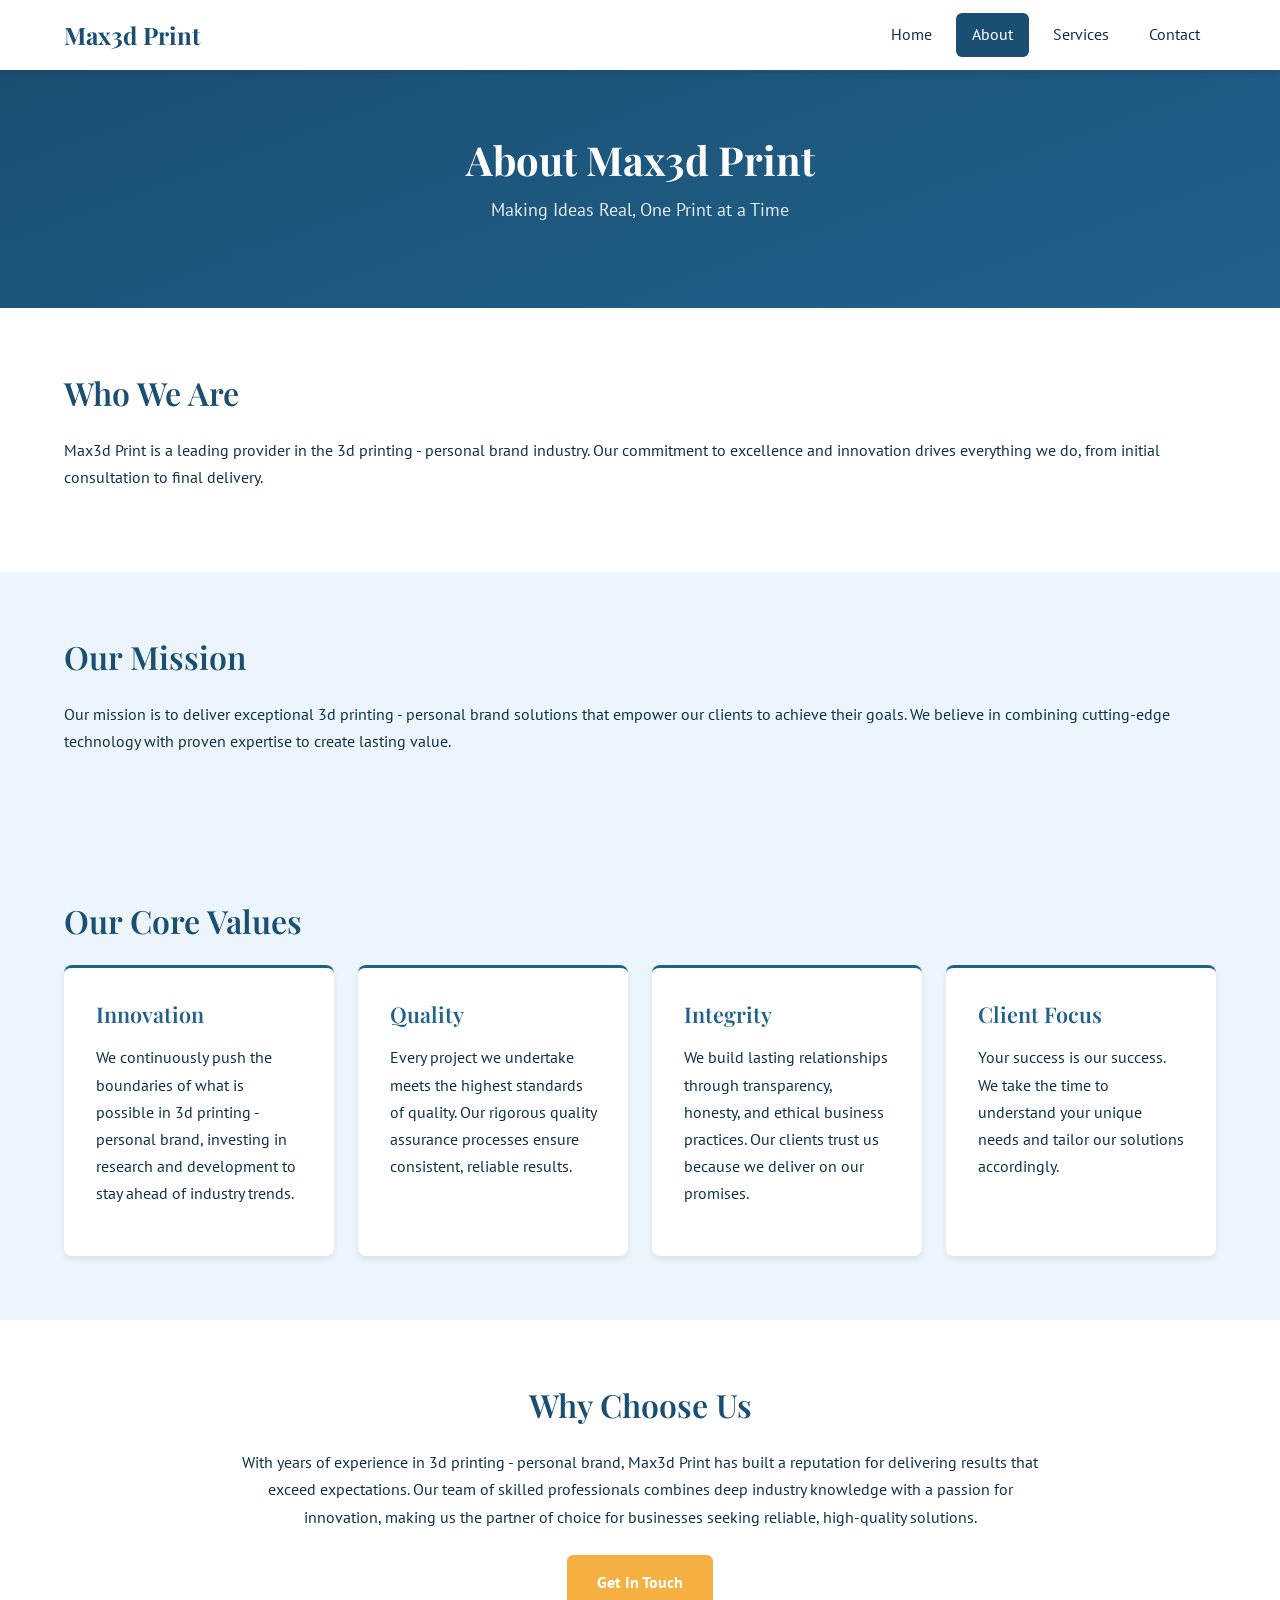
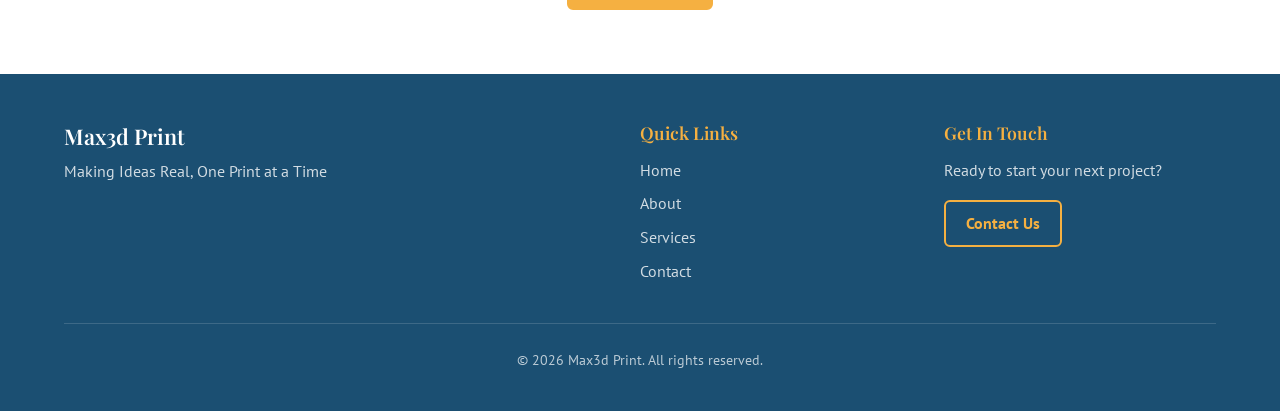
==== about.html @ 0939edab "Initial commit: migrated from WebsitesMaster repository Co-Authored-By: Claude Sonnet 4.5 <noreply@a" ====
<!DOCTYPE html>
<html lang="en">
<head>
    <meta charset="UTF-8">
    <meta name="viewport" content="width=device-width, initial-scale=1.0">
    <meta name="description" content="Max3d Print - Making Ideas Real, One Print at a Time. Professional services and solutions for 3d printing - personal brand. Contact us today for a free consu...">
    <meta name="keywords" content="3d printing - personal brand, max3dprint, printing, personal, brand, professional services, quality, innovation">
    <meta property="og:title" content="Max3d Print | Making Ideas Real, One Print at a Time">
    <meta property="og:description" content="Max3d Print - Making Ideas Real, One Print at a Time. Professional services and solutions for 3d printing - personal brand. Contact us today for a free consu...">
    <meta property="og:type" content="website">
    <title>About Max3d Print</title>
    <link rel="preconnect" href="https://fonts.googleapis.com">
    <link rel="preconnect" href="https://fonts.gstatic.com" crossorigin>
    <link href="https://fonts.googleapis.com/css2?family=PT+Sans:wght@300;400;500;600;700&family=Playfair+Display:wght@300;400;500;600;700&display=swap" rel="stylesheet">
    <link rel="stylesheet" href="css/style.css">
</head>
<body>
    <header class="site-header">
        <nav class="navbar">
            <div class="nav-container">
                <a href="index.html" class="nav-logo">Max3d Print</a>
                <button class="nav-toggle" aria-label="Toggle navigation" aria-expanded="false">
                    <span class="hamburger"></span>
                </button>
                <ul class="nav-menu">
            <li><a href="index.html">Home</a></li>
            <li><a href="about.html" class="active">About</a></li>
            <li><a href="services.html">Services</a></li>
            <li><a href="contact.html">Contact</a></li>
                </ul>
            </div>
        </nav>
    </header>

    <main>
        <section class="page-hero">
            <div class="container">
                <h1>About Max3d Print</h1>
                <p class="page-hero-subtitle">Making Ideas Real, One Print at a Time</p>
            </div>
        </section>

        <section class="about-intro">
            <div class="container">
                <h2>Who We Are</h2>
                <p>Max3d Print is a leading provider in the 3d printing - personal brand industry. Our commitment to excellence and innovation drives everything we do, from initial consultation to final delivery.</p>
            </div>
        </section>

        <section class="about-mission">
            <div class="container">
                <h2>Our Mission</h2>
                <p>Our mission is to deliver exceptional 3d printing - personal brand solutions that empower our clients to achieve their goals. We believe in combining cutting-edge technology with proven expertise to create lasting value.</p>
            </div>
        </section>

        <section class="about-values">
            <div class="container">
                <h2>Our Core Values</h2>
                <div class="values-grid">
                <div class="value-card">
                    <h3>Innovation</h3>
                    <p>We continuously push the boundaries of what is possible in 3d printing - personal brand, investing in research and development to stay ahead of industry trends.</p>
                </div>
                <div class="value-card">
                    <h3>Quality</h3>
                    <p>Every project we undertake meets the highest standards of quality. Our rigorous quality assurance processes ensure consistent, reliable results.</p>
                </div>
                <div class="value-card">
                    <h3>Integrity</h3>
                    <p>We build lasting relationships through transparency, honesty, and ethical business practices. Our clients trust us because we deliver on our promises.</p>
                </div>
                <div class="value-card">
                    <h3>Client Focus</h3>
                    <p>Your success is our success. We take the time to understand your unique needs and tailor our solutions accordingly.</p>
                </div>
                </div>
            </div>
        </section>

        <section class="about-why">
            <div class="container">
                <h2>Why Choose Us</h2>
                <p>With years of experience in 3d printing - personal brand, Max3d Print has built a reputation for delivering results that exceed expectations. Our team of skilled professionals combines deep industry knowledge with a passion for innovation, making us the partner of choice for businesses seeking reliable, high-quality solutions.</p>
                <a href="contact.html" class="btn btn-primary">Get In Touch</a>
            </div>
        </section>
    </main>

    <footer class="site-footer">
        <div class="footer-container">
            <div class="footer-content">
                <div class="footer-brand">
                    <h3>Max3d Print</h3>
                    <p>Making Ideas Real, One Print at a Time</p>
                </div>
                <div class="footer-links">
                    <h4>Quick Links</h4>
                    <ul>
                        <li><a href="index.html">Home</a></li>
                        <li><a href="about.html">About</a></li>
                        <li><a href="services.html">Services</a></li>
                        <li><a href="contact.html">Contact</a></li>
                    </ul>
                </div>
                <div class="footer-contact">
                    <h4>Get In Touch</h4>
                    <p>Ready to start your next project?</p>
                    <a href="contact.html" class="footer-cta">Contact Us</a>
                </div>
            </div>
            <div class="footer-bottom">
                <p>&copy; 2026 Max3d Print. All rights reserved.</p>
            </div>
        </div>
    </footer>
    <script src="js/main.js"></script>
</body>
</html>
---- css/style.css ----
/* ============================================
   Site-specific styles
   Generated for: max3dprint.com
   ============================================ */

/* CSS Custom Properties */
:root {
    --primary: #1B4F72;
    --secondary: #21618C;
    --accent: #F5B041;
    --background: #EBF5FB;
    --text: #0E3048;
    --font-heading: 'Playfair Display', sans-serif;
    --font-body: 'PT Sans', sans-serif;
    --radius: 6px;
    --card-radius: 8px;
    --shadow: 0 4px 6px rgba(0, 0, 0, 0.07);
    --shadow-lg: 0 10px 25px rgba(0, 0, 0, 0.1);
    --transition: all 0.3s ease;
    --max-width: 1200px;
}

/* Reset & Base */
*, *::before, *::after {
    margin: 0;
    padding: 0;
    box-sizing: border-box;
}

html {
    scroll-behavior: smooth;
    font-size: 16px;
}

body {
    font-family: var(--font-body);
    color: var(--text);
    background-color: var(--background);
    line-height: 1.7;
    -webkit-font-smoothing: antialiased;
}

h1, h2, h3, h4, h5, h6 {
    font-family: var(--font-heading);
    line-height: 1.3;
    margin-bottom: 0.75em;
    color: var(--primary);
}

h1 { font-size: 2.5rem; font-weight: 700; }
h2 { font-size: 2rem; font-weight: 600; }
h3 { font-size: 1.35rem; font-weight: 600; }
h4 { font-size: 1.1rem; font-weight: 600; }

p {
    margin-bottom: 1em;
    line-height: 1.7;
}

a {
    color: var(--primary);
    text-decoration: none;
    transition: var(--transition);
}

a:hover {
    color: var(--accent);
}

img {
    max-width: 100%;
    height: auto;
}

.container {
    max-width: var(--max-width);
    margin: 0 auto;
    padding: 0 1.5rem;
}

/* ============================================
   Navigation
   ============================================ */
.site-header {
    position: sticky;
    top: 0;
    z-index: 1000;
    background: #fff;
    box-shadow: var(--shadow);
}

.navbar {
    padding: 0;
}

.nav-container {
    max-width: var(--max-width);
    margin: 0 auto;
    padding: 0 1.5rem;
    display: flex;
    justify-content: space-between;
    align-items: center;
    height: 70px;
}

.nav-logo {
    font-family: var(--font-heading);
    font-size: 1.5rem;
    font-weight: 700;
    color: var(--primary);
    text-decoration: none;
}

.nav-logo:hover {
    color: var(--accent);
}

.nav-menu {
    display: flex;
    list-style: none;
    gap: 0.5rem;
}

.nav-menu li a {
    display: block;
    padding: 0.5rem 1rem;
    color: var(--text);
    font-weight: 500;
    border-radius: var(--radius);
    transition: var(--transition);
    text-decoration: none;
}

.nav-menu li a:hover,
.nav-menu li a.active {
    color: #fff;
    background-color: var(--primary);
}

.nav-toggle {
    display: none;
    background: none;
    border: none;
    cursor: pointer;
    padding: 0.5rem;
    z-index: 1001;
}

.hamburger {
    display: block;
    width: 24px;
    height: 2px;
    background-color: var(--text);
    position: relative;
    transition: var(--transition);
}

.hamburger::before,
.hamburger::after {
    content: '';
    position: absolute;
    width: 24px;
    height: 2px;
    background-color: var(--text);
    transition: var(--transition);
}

.hamburger::before {
    top: -7px;
}

.hamburger::after {
    top: 7px;
}

/* ============================================
   Hero Section
   ============================================ */
.hero {
    padding: 6rem 1.5rem;
    text-align: center;
    background: linear-gradient(160deg, #1B4F72 0%, #21618C 100%);
    color: #fff;
    position: relative;
}

.hero-b2c {
    padding: 7rem 1.5rem;
}

.hero-content {
    max-width: 800px;
    margin: 0 auto;
}

.hero h1 {
    font-size: 2.75rem;
    margin-bottom: 1rem;
    color: #fff;
}

.hero-subtitle {
    font-size: 1.2rem;
    margin-bottom: 2rem;
    opacity: 0.95;
    line-height: 1.6;
}

.hero-actions {
    display: flex;
    gap: 1rem;
    justify-content: center;
    flex-wrap: wrap;
}

/* Page Hero (inner pages) */
.page-hero {
    padding: 4rem 1.5rem;
    text-align: center;
    background: linear-gradient(160deg, #1B4F72 0%, #21618C 100%);
    color: #fff;
}

.page-hero h1 {
    color: #fff;
    margin-bottom: 0.5rem;
}

.page-hero-subtitle {
    font-size: 1.15rem;
    opacity: 0.9;
}

/* ============================================
   Buttons
   ============================================ */
.btn {
    display: inline-block;
    padding: 0.75rem 1.75rem;
    border-radius: var(--radius);
    font-family: var(--font-body);
    font-weight: 600;
    font-size: 1rem;
    text-decoration: none;
    cursor: pointer;
    transition: var(--transition);
    border: 2px solid transparent;
    text-align: center;
}

.btn-primary {
    background-color: var(--accent);
    color: #fff;
    border-color: var(--accent);
}

.btn-primary:hover {
    background-color: transparent;
    color: var(--accent);
    border-color: var(--accent);
}

.btn-secondary {
    background-color: transparent;
    color: #fff;
    border-color: #fff;
}

.btn-secondary:hover {
    background-color: #fff;
    color: var(--primary);
}

.btn-large {
    padding: 1rem 2.25rem;
    font-size: 1.05rem;
}

/* ============================================
   Sections
   ============================================ */
.intro-section,
.services-overview,
.cta-section,
.about-intro,
.about-mission,
.about-values,
.about-why,
.services-detail-section,
.process-section,
.contact-section {
    padding: 4rem 0;
}

.intro-section {
    background: #fff;
}

.services-overview {
    background: var(--background);
}

.cta-section {
    background: var(--primary);
    color: #fff;
    text-align: center;
}

.cta-section h2 {
    color: #fff;
}

.cta-section p {
    max-width: 600px;
    margin: 0 auto 1.5rem;
    opacity: 0.9;
}

.section-subtitle,
.section-intro {
    font-size: 1.1rem;
    color: var(--text);
    opacity: 0.85;
    max-width: 700px;
    margin: 0 auto 2rem;
    text-align: center;
}

.intro-text {
    font-size: 1.1rem;
    max-width: 800px;
    margin: 0 auto;
    text-align: center;
}

/* ============================================
   Services Grid / Cards
   ============================================ */
.services-grid {
    display: grid;
    grid-template-columns: repeat(auto-fit, minmax(260px, 1fr));
    gap: 1.5rem;
    margin-top: 1rem;
}

.service-card {
    background: #fff;
    padding: 2rem;
    border-radius: var(--card-radius);
    box-shadow: var(--shadow);
    transition: var(--transition);
    border-top: 4px solid var(--accent);
}

.service-card:hover {
    transform: translateY(-4px);
    box-shadow: var(--shadow-lg);
}

.service-card h3 {
    color: var(--primary);
    margin-bottom: 0.75rem;
}

.card-link {
    display: inline-block;
    margin-top: 1rem;
    color: var(--accent);
    font-weight: 600;
}

.card-link:hover {
    color: var(--primary);
}

/* Services Detail (services.html) */
.services-list {
    display: grid;
    gap: 2rem;
    margin-top: 1.5rem;
}

.service-detail {
    background: #fff;
    padding: 2rem;
    border-radius: var(--card-radius);
    box-shadow: var(--shadow);
    border-left: 4px solid var(--accent);
}

.service-detail h3 {
    color: var(--primary);
}

/* Process Steps */
.process-steps {
    display: grid;
    grid-template-columns: repeat(auto-fit, minmax(220px, 1fr));
    gap: 1.5rem;
    margin-top: 1.5rem;
}

.process-step {
    text-align: center;
    padding: 2rem 1.5rem;
    background: #fff;
    border-radius: var(--card-radius);
    box-shadow: var(--shadow);
}

.step-number {
    width: 48px;
    height: 48px;
    border-radius: 50%;
    background: var(--primary);
    color: #fff;
    display: flex;
    align-items: center;
    justify-content: center;
    font-family: var(--font-heading);
    font-weight: 700;
    font-size: 1.25rem;
    margin: 0 auto 1rem;
}

/* ============================================
   Values Grid (about.html)
   ============================================ */
.values-grid {
    display: grid;
    grid-template-columns: repeat(auto-fit, minmax(250px, 1fr));
    gap: 1.5rem;
    margin-top: 1rem;
}

.value-card {
    background: #fff;
    padding: 2rem;
    border-radius: var(--card-radius);
    box-shadow: var(--shadow);
    border-top: 3px solid var(--secondary);
}

.value-card h3 {
    color: var(--secondary);
}

/* About sections */
.about-intro,
.about-why {
    background: #fff;
}

.about-mission {
    background: var(--background);
}

.about-values {
    background: var(--background);
}

.about-why {
    text-align: center;
}

.about-why p {
    max-width: 800px;
    margin: 0 auto 1.5rem;
}

/* ============================================
   Contact Section
   ============================================ */
.contact-grid {
    display: grid;
    grid-template-columns: 1fr 1fr;
    gap: 3rem;
    align-items: start;
}

.contact-info h2 {
    margin-bottom: 1rem;
}

.contact-details {
    margin-top: 2rem;
}

.contact-item {
    margin-bottom: 1.5rem;
}

.contact-item h4 {
    color: var(--secondary);
    margin-bottom: 0.25rem;
}

.contact-form-wrapper {
    background: #fff;
    padding: 2.5rem;
    border-radius: var(--card-radius);
    box-shadow: var(--shadow-lg);
}

.contact-form-wrapper h2 {
    margin-bottom: 1.5rem;
}

.form-group {
    margin-bottom: 1.25rem;
}

.form-group label {
    display: block;
    margin-bottom: 0.4rem;
    font-weight: 600;
    color: var(--text);
    font-size: 0.95rem;
}

.required {
    color: #e74c3c;
}

.form-group input[type="text"],
.form-group input[type="email"],
.form-group input[type="tel"],
.form-group textarea {
    width: 100%;
    padding: 0.75rem 1rem;
    border: 2px solid #e0e0e0;
    border-radius: var(--radius);
    font-family: var(--font-body);
    font-size: 1rem;
    color: var(--text);
    transition: var(--transition);
    background: var(--background);
}

.form-group input:focus,
.form-group textarea:focus {
    outline: none;
    border-color: var(--primary);
    box-shadow: 0 0 0 3px rgba(0, 0, 0, 0.05);
}

.form-group input[type="file"] {
    font-family: var(--font-body);
    font-size: 0.95rem;
    padding: 0.5rem 0;
}

.btn-submit {
    width: 100%;
    border: 2px solid var(--accent);
}

/* ============================================
   Footer
   ============================================ */
.site-footer {
    background: var(--primary);
    color: #fff;
    padding: 3rem 0 0;
}

.footer-container {
    max-width: var(--max-width);
    margin: 0 auto;
    padding: 0 1.5rem;
}

.footer-content {
    display: grid;
    grid-template-columns: 2fr 1fr 1fr;
    gap: 2rem;
    padding-bottom: 2rem;
    border-bottom: 1px solid rgba(255, 255, 255, 0.15);
}

.footer-brand h3 {
    color: #fff;
    margin-bottom: 0.5rem;
}

.footer-brand p {
    opacity: 0.8;
}

.footer-links h4,
.footer-contact h4 {
    color: var(--accent);
    margin-bottom: 0.75rem;
}

.footer-links ul {
    list-style: none;
}

.footer-links ul li {
    margin-bottom: 0.4rem;
}

.footer-links ul li a {
    color: rgba(255, 255, 255, 0.8);
    text-decoration: none;
    transition: var(--transition);
}

.footer-links ul li a:hover {
    color: var(--accent);
}

.footer-contact p {
    opacity: 0.8;
    margin-bottom: 1rem;
}

.footer-cta {
    display: inline-block;
    padding: 0.5rem 1.25rem;
    border: 2px solid var(--accent);
    color: var(--accent);
    border-radius: var(--radius);
    font-weight: 600;
    transition: var(--transition);
    text-decoration: none;
}

.footer-cta:hover {
    background: var(--accent);
    color: #fff;
}

.footer-bottom {
    text-align: center;
    padding: 1.5rem 0;
    font-size: 0.9rem;
    opacity: 0.7;
}

/* ============================================
   Responsive Design
   ============================================ */
@media (max-width: 768px) {
    h1 { font-size: 2rem; }
    h2 { font-size: 1.5rem; }

    .nav-toggle {
        display: block;
    }

    .nav-menu {
        position: fixed;
        top: 0;
        right: -100%;
        width: 280px;
        height: 100vh;
        background: #fff;
        flex-direction: column;
        padding: 5rem 2rem 2rem;
        box-shadow: -5px 0 15px rgba(0, 0, 0, 0.1);
        transition: right 0.3s ease;
        z-index: 1000;
    }

    .nav-menu.active {
        right: 0;
    }

    .nav-menu li a {
        padding: 0.75rem 1rem;
        font-size: 1.1rem;
    }

    .hero {
        padding: 4rem 1.5rem;
    }

    .hero h1 {
        font-size: 2rem;
    }

    .hero-subtitle {
        font-size: 1rem;
    }

    .hero-actions {
        flex-direction: column;
        align-items: center;
    }

    .contact-grid {
        grid-template-columns: 1fr;
    }

    .footer-content {
        grid-template-columns: 1fr;
        text-align: center;
    }

    .page-hero {
        padding: 3rem 1.5rem;
    }

    .services-grid {
        grid-template-columns: 1fr;
    }

    .process-steps {
        grid-template-columns: 1fr;
    }

    .values-grid {
        grid-template-columns: 1fr;
    }

    /* Hamburger animation when active */
    .nav-toggle.active .hamburger {
        background-color: transparent;
    }

    .nav-toggle.active .hamburger::before {
        transform: rotate(45deg);
        top: 0;
    }

    .nav-toggle.active .hamburger::after {
        transform: rotate(-45deg);
        top: 0;
    }
}

@media (max-width: 480px) {
    h1 { font-size: 1.75rem; }
    h2 { font-size: 1.35rem; }

    .hero {
        padding: 3rem 1rem;
    }

    .btn {
        padding: 0.65rem 1.25rem;
        font-size: 0.95rem;
    }

    .contact-form-wrapper {
        padding: 1.5rem;
    }
}
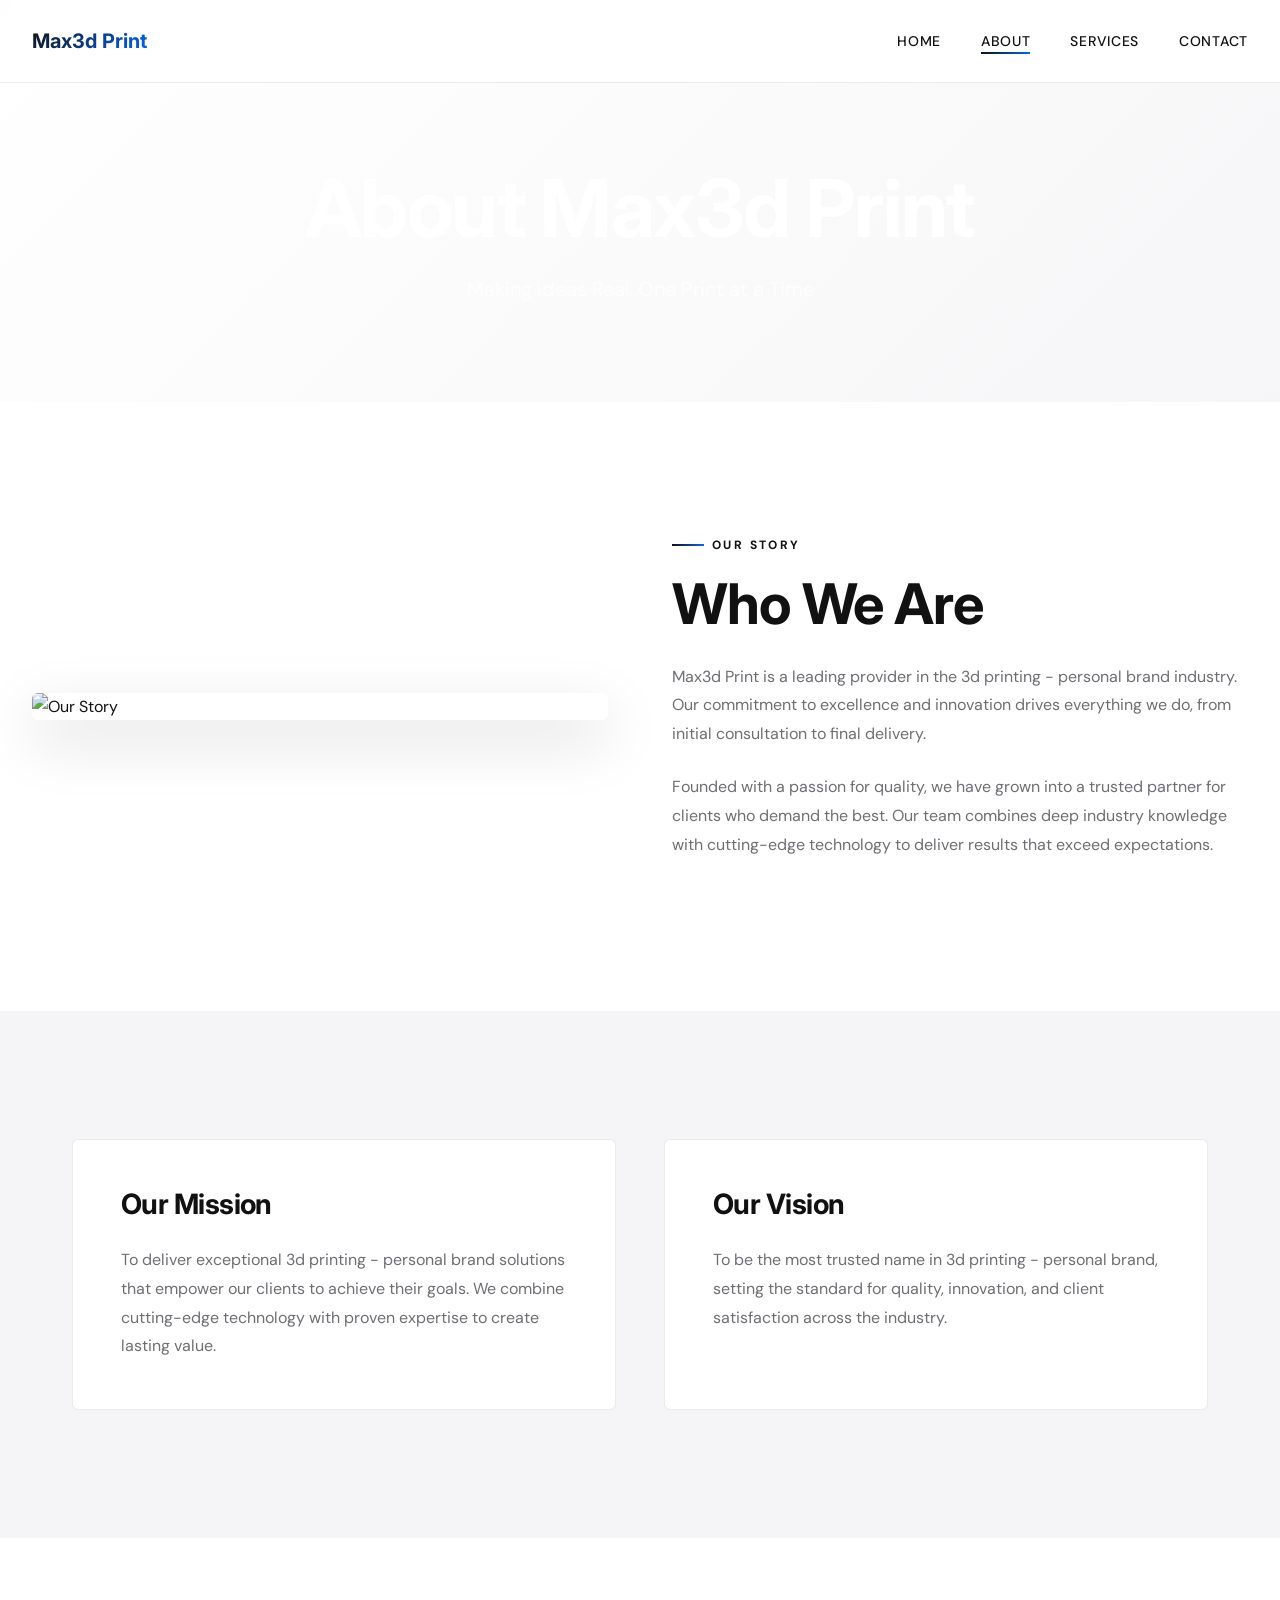
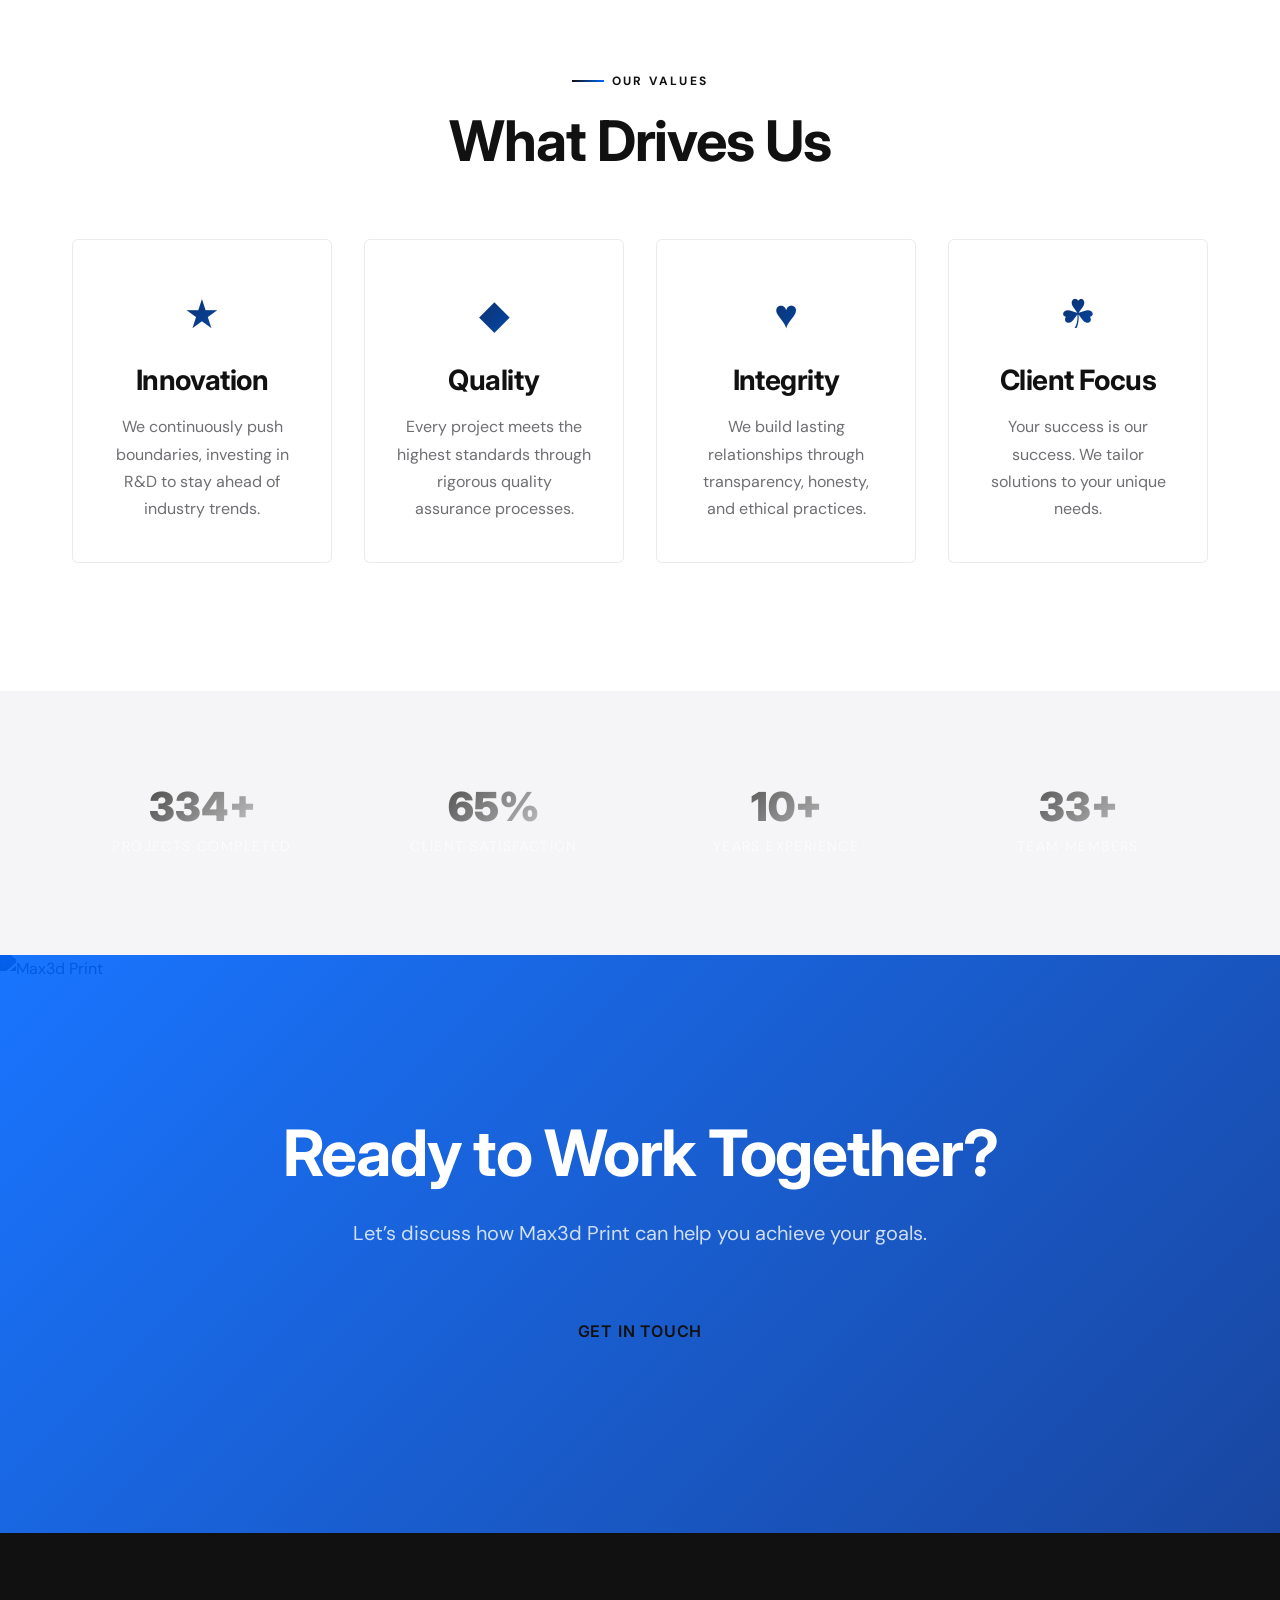
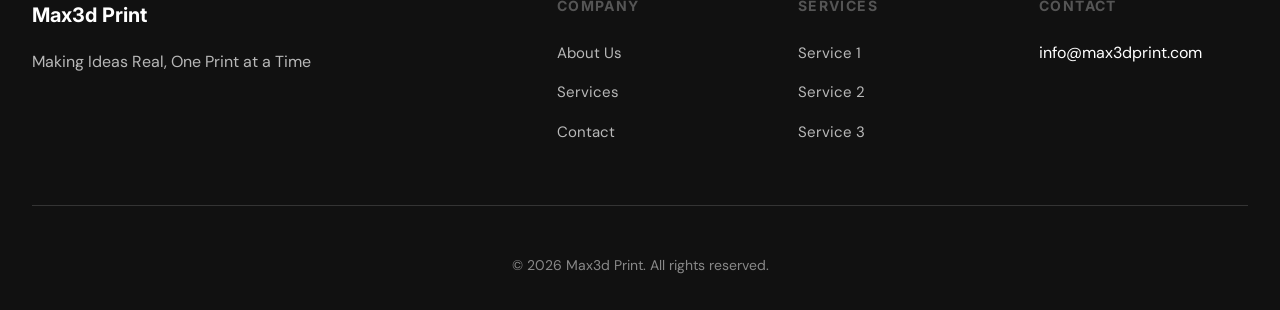
==== commit e109441e: "Update 2026-02-13 16:20:06" ====
--- a/about.html
+++ b/about.html
@@ -3,30 +3,36 @@
 <head>
     <meta charset="UTF-8">
     <meta name="viewport" content="width=device-width, initial-scale=1.0">
-    <meta name="description" content="Max3d Print - Making Ideas Real, One Print at a Time. Professional services and solutions for 3d printing - personal brand. Contact us today for a free consu...">
+    <meta name="description" content="Learn about Max3d Print - Making Ideas Real, One Print at a Time">
     <meta name="keywords" content="3d printing - personal brand, max3dprint, printing, personal, brand, professional services, quality, innovation">
     <meta property="og:title" content="Max3d Print | Making Ideas Real, One Print at a Time">
-    <meta property="og:description" content="Max3d Print - Making Ideas Real, One Print at a Time. Professional services and solutions for 3d printing - personal brand. Contact us today for a free consu...">
+    <meta property="og:description" content="Learn about Max3d Print - Making Ideas Real, One Print at a Time">
     <meta property="og:type" content="website">
+    <meta property="og:image" content="https://images.unsplash.com/photo-1508450859948-4e04fabaa4ea?w=600&q=80">
     <title>About Max3d Print</title>
     <link rel="preconnect" href="https://fonts.googleapis.com">
     <link rel="preconnect" href="https://fonts.gstatic.com" crossorigin>
-    <link href="https://fonts.googleapis.com/css2?family=PT+Sans:wght@300;400;500;600;700&family=Playfair+Display:wght@300;400;500;600;700&display=swap" rel="stylesheet">
+    <link href="https://fonts.googleapis.com/css2?family=Inter:wght@300;400;500;600;700;800;900&family=DM+Sans:wght@300;400;500;600;700&display=swap" rel="stylesheet">
     <link rel="stylesheet" href="css/style.css">
 </head>
 <body>
+
     <header class="site-header">
         <nav class="navbar">
             <div class="nav-container">
-                <a href="index.html" class="nav-logo">Max3d Print</a>
+                <a href="index.html" class="nav-logo">
+                    <span class="logo-text">Max3d Print</span>
+                </a>
                 <button class="nav-toggle" aria-label="Toggle navigation" aria-expanded="false">
+                    <span class="hamburger"></span>
+                    <span class="hamburger"></span>
                     <span class="hamburger"></span>
                 </button>
                 <ul class="nav-menu">
-            <li><a href="index.html">Home</a></li>
-            <li><a href="about.html" class="active">About</a></li>
-            <li><a href="services.html">Services</a></li>
-            <li><a href="contact.html">Contact</a></li>
+                    <li><a href="index.html" class="nav-link">Home</a></li>
+                    <li><a href="about.html" class="nav-link active">About</a></li>
+                    <li><a href="services.html" class="nav-link">Services</a></li>
+                    <li><a href="contact.html" class="nav-link">Contact</a></li>
                 </ul>
             </div>
         </nav>
@@ -34,79 +40,143 @@
 
     <main>
         <section class="page-hero">
-            <div class="container">
+            <div class="page-hero-bg">
+                <img src="https://images.unsplash.com/photo-1508450859948-4e04fabaa4ea?w=600&q=80" alt="About Max3d Print" loading="lazy">
+                <div class="page-hero-overlay"></div>
+            </div>
+            <div class="page-hero-content">
                 <h1>About Max3d Print</h1>
                 <p class="page-hero-subtitle">Making Ideas Real, One Print at a Time</p>
             </div>
         </section>
 
-        <section class="about-intro">
-            <div class="container">
-                <h2>Who We Are</h2>
-                <p>Max3d Print is a leading provider in the 3d printing - personal brand industry. Our commitment to excellence and innovation drives everything we do, from initial consultation to final delivery.</p>
-            </div>
-        </section>
-
-        <section class="about-mission">
-            <div class="container">
-                <h2>Our Mission</h2>
-                <p>Our mission is to deliver exceptional 3d printing - personal brand solutions that empower our clients to achieve their goals. We believe in combining cutting-edge technology with proven expertise to create lasting value.</p>
-            </div>
-        </section>
-
-        <section class="about-values">
-            <div class="container">
-                <h2>Our Core Values</h2>
-                <div class="values-grid">
-                <div class="value-card">
-                    <h3>Innovation</h3>
-                    <p>We continuously push the boundaries of what is possible in 3d printing - personal brand, investing in research and development to stay ahead of industry trends.</p>
-                </div>
-                <div class="value-card">
-                    <h3>Quality</h3>
-                    <p>Every project we undertake meets the highest standards of quality. Our rigorous quality assurance processes ensure consistent, reliable results.</p>
-                </div>
-                <div class="value-card">
-                    <h3>Integrity</h3>
-                    <p>We build lasting relationships through transparency, honesty, and ethical business practices. Our clients trust us because we deliver on our promises.</p>
-                </div>
-                <div class="value-card">
-                    <h3>Client Focus</h3>
-                    <p>Your success is our success. We take the time to understand your unique needs and tailor our solutions accordingly.</p>
-                </div>
+        <section class="story-section">
+            <div class="container-wide">
+                <div class="story-grid">
+                    <div class="story-image animate-in">
+                        <img src="https://images.unsplash.com/photo-1630061712710-2539eb457c55?w=600&q=80" alt="Our Story" loading="lazy">
+                    </div>
+                    <div class="story-content animate-in">
+                        <span class="section-label">OUR STORY</span>
+                        <h2>Who We Are</h2>
+                        <p>Max3d Print is a leading provider in the 3d printing - personal brand industry. Our commitment to excellence and innovation drives everything we do, from initial consultation to final delivery.</p>
+                        <p>Founded with a passion for quality, we have grown into a trusted partner for clients who demand the best. Our team combines deep industry knowledge with cutting-edge technology to deliver results that exceed expectations.</p>
+                    </div>
                 </div>
             </div>
         </section>
 
-        <section class="about-why">
+        <section class="mission-section">
             <div class="container">
-                <h2>Why Choose Us</h2>
-                <p>With years of experience in 3d printing - personal brand, Max3d Print has built a reputation for delivering results that exceed expectations. Our team of skilled professionals combines deep industry knowledge with a passion for innovation, making us the partner of choice for businesses seeking reliable, high-quality solutions.</p>
-                <a href="contact.html" class="btn btn-primary">Get In Touch</a>
+                <div class="mission-grid">
+                    <div class="mission-card animate-in">
+                        <h3>Our Mission</h3>
+                        <p>To deliver exceptional 3d printing - personal brand solutions that empower our clients to achieve their goals. We combine cutting-edge technology with proven expertise to create lasting value.</p>
+                    </div>
+                    <div class="mission-card animate-in">
+                        <h3>Our Vision</h3>
+                        <p>To be the most trusted name in 3d printing - personal brand, setting the standard for quality, innovation, and client satisfaction across the industry.</p>
+                    </div>
+                </div>
+            </div>
+        </section>
+
+        <section class="values-section">
+            <div class="container">
+                <div class="section-header center">
+                    <span class="section-label">OUR VALUES</span>
+                    <h2>What Drives Us</h2>
+                </div>
+                <div class="values-grid">
+                    <div class="value-card animate-in">
+                        <div class="value-icon">&#9733;</div>
+                        <h3>Innovation</h3>
+                        <p>We continuously push boundaries, investing in R&amp;D to stay ahead of industry trends.</p>
+                    </div>
+                    <div class="value-card animate-in">
+                        <div class="value-icon">&#9670;</div>
+                        <h3>Quality</h3>
+                        <p>Every project meets the highest standards through rigorous quality assurance processes.</p>
+                    </div>
+                    <div class="value-card animate-in">
+                        <div class="value-icon">&#9829;</div>
+                        <h3>Integrity</h3>
+                        <p>We build lasting relationships through transparency, honesty, and ethical practices.</p>
+                    </div>
+                    <div class="value-card animate-in">
+                        <div class="value-icon">&#9752;</div>
+                        <h3>Client Focus</h3>
+                        <p>Your success is our success. We tailor solutions to your unique needs.</p>
+                    </div>
+                </div>
+            </div>
+        </section>
+
+        <section class="stats-section">
+            <div class="container">
+                <div class="stats-bar">
+                    <div class="stat-item animate-in">
+                        <div class="stat-number" data-count="500">500+</div>
+                        <div class="stat-label">Projects Completed</div>
+                    </div>
+                    <div class="stat-item animate-in">
+                        <div class="stat-number" data-count="98">98%</div>
+                        <div class="stat-label">Client Satisfaction</div>
+                    </div>
+                    <div class="stat-item animate-in">
+                        <div class="stat-number" data-count="15">15+</div>
+                        <div class="stat-label">Years Experience</div>
+                    </div>
+                    <div class="stat-item animate-in">
+                        <div class="stat-number" data-count="50">50+</div>
+                        <div class="stat-label">Team Members</div>
+                    </div>
+                </div>
+            </div>
+        </section>
+
+        <section class="cta-section">
+            <div class="cta-content">
+                <h2>Ready to Work Together?</h2>
+                <p>Let&rsquo;s discuss how Max3d Print can help you achieve your goals.</p>
+                <a href="contact.html" class="btn btn-large">Get In Touch</a>
+            </div>
+            <div class="cta-background">
+                <img src="https://images.unsplash.com/photo-1565008447742-97f6f38c985c?w=600&q=80" alt="Max3d Print" loading="lazy">
             </div>
         </section>
     </main>
 
     <footer class="site-footer">
         <div class="footer-container">
-            <div class="footer-content">
+            <div class="footer-main">
                 <div class="footer-brand">
-                    <h3>Max3d Print</h3>
+                    <div class="footer-logo">Max3d Print</div>
                     <p>Making Ideas Real, One Print at a Time</p>
                 </div>
                 <div class="footer-links">
-                    <h4>Quick Links</h4>
-                    <ul>
-                        <li><a href="index.html">Home</a></li>
-                        <li><a href="about.html">About</a></li>
-                        <li><a href="services.html">Services</a></li>
-                        <li><a href="contact.html">Contact</a></li>
-                    </ul>
-                </div>
-                <div class="footer-contact">
-                    <h4>Get In Touch</h4>
-                    <p>Ready to start your next project?</p>
-                    <a href="contact.html" class="footer-cta">Contact Us</a>
+                    <div class="footer-column">
+                        <h4>Company</h4>
+                        <ul>
+                            <li><a href="about.html">About Us</a></li>
+                            <li><a href="services.html">Services</a></li>
+                            <li><a href="contact.html">Contact</a></li>
+                        </ul>
+                    </div>
+                    <div class="footer-column">
+                        <h4>Services</h4>
+                        <ul>
+                            <li><a href="services.html">Service 1</a></li>
+                            <li><a href="services.html">Service 2</a></li>
+                            <li><a href="services.html">Service 3</a></li>
+                        </ul>
+                    </div>
+                    <div class="footer-column">
+                        <h4>Contact</h4>
+                        <ul>
+                            <li>info@max3dprint.com</li>
+                        </ul>
+                    </div>
                 </div>
             </div>
             <div class="footer-bottom">
@@ -114,6 +184,7 @@
             </div>
         </div>
     </footer>
+
     <script src="js/main.js"></script>
 </body>
 </html>
--- a/css/style.css
+++ b/css/style.css
@@ -1,750 +1,597 @@
 /* ============================================
-   Site-specific styles
-   Generated for: max3dprint.com
+   max3dprint.com - Minimal/Modern Design
+   Premium Generated Stylesheet
    ============================================ */
 
-/* CSS Custom Properties */
 :root {
-    --primary: #1B4F72;
-    --secondary: #21618C;
-    --accent: #F5B041;
-    --background: #EBF5FB;
-    --text: #0E3048;
-    --font-heading: 'Playfair Display', sans-serif;
-    --font-body: 'PT Sans', sans-serif;
+    --primary: #111111;
+    --primary-dark: #000000;
+    --secondary: #555555;
+    --accent: #0066ff;
+    --bg-dark: #ffffff;
+    --bg-darker: #f5f5f7;
+    --bg-card: #ffffff;
+    --text: #111111;
+    --text-dim: #6e6e73;
+    --border: rgba(0,0,0,0.08);
+    --font-heading: 'Inter', sans-serif;
+    --font-body: 'DM Sans', sans-serif;
     --radius: 6px;
-    --card-radius: 8px;
-    --shadow: 0 4px 6px rgba(0, 0, 0, 0.07);
-    --shadow-lg: 0 10px 25px rgba(0, 0, 0, 0.1);
-    --transition: all 0.3s ease;
-    --max-width: 1200px;
-}
-
-/* Reset & Base */
-*, *::before, *::after {
-    margin: 0;
-    padding: 0;
-    box-sizing: border-box;
-}
-
-html {
-    scroll-behavior: smooth;
-    font-size: 16px;
-}
+    --transition: all 0.4s cubic-bezier(0.4,0,0.2,1);
+    --transition-fast: all 0.2s ease;
+}
+
+
+
+*,*::before,*::after { margin:0;padding:0;box-sizing:border-box; }
+html { scroll-behavior:smooth;font-size:16px; }
 
 body {
     font-family: var(--font-body);
     color: var(--text);
-    background-color: var(--background);
+    background-color: var(--bg-dark);
     line-height: 1.7;
     -webkit-font-smoothing: antialiased;
-}
-
-h1, h2, h3, h4, h5, h6 {
+    overflow-x: hidden;
+    position: relative;
+}
+
+h1,h2,h3,h4,h5,h6 {
     font-family: var(--font-heading);
-    line-height: 1.3;
-    margin-bottom: 0.75em;
-    color: var(--primary);
-}
-
-h1 { font-size: 2.5rem; font-weight: 700; }
-h2 { font-size: 2rem; font-weight: 600; }
-h3 { font-size: 1.35rem; font-weight: 600; }
-h4 { font-size: 1.1rem; font-weight: 600; }
-
-p {
-    margin-bottom: 1em;
-    line-height: 1.7;
-}
-
-a {
-    color: var(--primary);
-    text-decoration: none;
-    transition: var(--transition);
-}
-
-a:hover {
-    color: var(--accent);
-}
-
-img {
-    max-width: 100%;
-    height: auto;
-}
-
-.container {
-    max-width: var(--max-width);
-    margin: 0 auto;
-    padding: 0 1.5rem;
-}
-
-/* ============================================
-   Navigation
-   ============================================ */
+    line-height: 1.2;
+    font-weight: 700;
+    color: var(--text);
+    letter-spacing: -0.02em;
+}
+h1 { font-size: clamp(2.5rem,8vw,5rem); }
+h2 { font-size: clamp(2rem,5vw,3.5rem); }
+h3 { font-size: clamp(1.25rem,3vw,1.75rem); }
+a { text-decoration:none;color:inherit; }
+img { max-width:100%;display:block; }
+
+/* Layout */
+.container { max-width:1200px;margin:0 auto;padding:0 2rem; }
+.container-wide { max-width:1400px;margin:0 auto;padding:0 2rem; }
+section { padding:8rem 0; }
+.section-header { margin-bottom:4rem; }
+.section-header.center { text-align:center; }
+
+.section-label {
+    display:inline-block;
+    font-size:0.75rem;font-weight:700;
+    text-transform:uppercase;letter-spacing:0.2em;
+    color:var(--primary);margin-bottom:1rem;
+    position:relative;padding-left:2.5rem;
+}
+.section-label::before {
+    content:'';position:absolute;left:0;top:50%;
+    transform:translateY(-50%);width:2rem;height:2px;
+    background:linear-gradient(90deg,var(--primary),var(--accent));
+}
+
+/* Header */
 .site-header {
-    position: sticky;
-    top: 0;
-    z-index: 1000;
-    background: #fff;
-    box-shadow: var(--shadow);
-}
-
-.navbar {
-    padding: 0;
-}
-
+    position:fixed;top:0;left:0;right:0;z-index:1000;
+    background:rgba(255,255,255,0.95);
+    backdrop-filter:blur(20px);
+    border-bottom:1px solid var(--border);
+    transition: box-shadow 0.3s ease;
+}
+.site-header.scrolled { box-shadow:0 4px 30px rgba(0,0,0,0.15); }
+.navbar { padding:1.5rem 0; }
 .nav-container {
-    max-width: var(--max-width);
-    margin: 0 auto;
-    padding: 0 1.5rem;
-    display: flex;
-    justify-content: space-between;
-    align-items: center;
-    height: 70px;
-}
-
+    max-width:1400px;margin:0 auto;padding:0 2rem;
+    display:flex;justify-content:space-between;align-items:center;
+}
 .nav-logo {
-    font-family: var(--font-heading);
-    font-size: 1.5rem;
-    font-weight: 700;
-    color: var(--primary);
-    text-decoration: none;
-}
-
-.nav-logo:hover {
-    color: var(--accent);
-}
-
-.nav-menu {
-    display: flex;
-    list-style: none;
-    gap: 0.5rem;
-}
-
-.nav-menu li a {
-    display: block;
-    padding: 0.5rem 1rem;
-    color: var(--text);
-    font-weight: 500;
-    border-radius: var(--radius);
-    transition: var(--transition);
-    text-decoration: none;
-}
-
-.nav-menu li a:hover,
-.nav-menu li a.active {
-    color: #fff;
-    background-color: var(--primary);
-}
+    font-family:var(--font-heading);font-size:1.25rem;font-weight:700;
+    display:flex;align-items:center;gap:0.35rem;
+    transition:var(--transition-fast);
+}
+.nav-logo:hover { transform:translateY(-2px); }
+.logo-bracket { color:var(--primary);font-size:1.5rem; }
+.logo-text {
+    background:linear-gradient(135deg,var(--primary),var(--accent));
+    -webkit-background-clip:text;-webkit-text-fill-color:transparent;
+    background-clip:text;
+}
+.logo-emoji { font-size:1.5rem;line-height:1; }
+.nav-menu { display:flex;gap:2.5rem;list-style:none; }
+.nav-link {
+    position:relative;font-weight:500;text-transform:uppercase;
+    font-size:0.875rem;letter-spacing:0.05em;
+    transition:var(--transition-fast);
+}
+.nav-link::after {
+    content:'';position:absolute;bottom:-4px;left:0;width:0;height:2px;
+    background:linear-gradient(90deg,var(--primary),var(--accent));
+    transition:var(--transition);
+}
+.nav-link:hover::after,.nav-link.active::after { width:100%; }
+.nav-link:hover { color:var(--primary); }
 
 .nav-toggle {
-    display: none;
-    background: none;
-    border: none;
-    cursor: pointer;
-    padding: 0.5rem;
-    z-index: 1001;
-}
-
+    display:none;flex-direction:column;gap:5px;
+    background:none;border:none;cursor:pointer;padding:0.5rem;
+}
 .hamburger {
-    display: block;
-    width: 24px;
-    height: 2px;
-    background-color: var(--text);
-    position: relative;
-    transition: var(--transition);
-}
-
-.hamburger::before,
-.hamburger::after {
-    content: '';
-    position: absolute;
-    width: 24px;
-    height: 2px;
-    background-color: var(--text);
-    transition: var(--transition);
-}
-
-.hamburger::before {
-    top: -7px;
-}
-
-.hamburger::after {
-    top: 7px;
-}
-
-/* ============================================
-   Hero Section
-   ============================================ */
+    width:25px;height:2px;background:var(--primary);
+    transition:var(--transition);display:block;
+    position:relative;
+}
+.hamburger::before,.hamburger::after {
+    content:'';position:absolute;width:25px;height:2px;
+    background:var(--primary);transition:var(--transition);
+}
+.hamburger::before { top:-7px; }
+.hamburger::after { top:7px; }
+.nav-toggle.active .hamburger { background:transparent; }
+.nav-toggle.active .hamburger::before { transform:rotate(45deg);top:0; }
+.nav-toggle.active .hamburger::after { transform:rotate(-45deg);top:0; }
+
+/* Hero */
 .hero {
-    padding: 6rem 1.5rem;
-    text-align: center;
-    background: linear-gradient(160deg, #1B4F72 0%, #21618C 100%);
-    color: #fff;
-    position: relative;
-}
-
-.hero-b2c {
-    padding: 7rem 1.5rem;
-}
-
+    position:relative;min-height:100vh;
+    display:flex;align-items:center;justify-content:center;
+    overflow:hidden;padding-top:80px;
+}
+.hero-background {
+    position:absolute;top:0;left:0;width:100%;height:100%;z-index:0;
+}
+.hero-background img {
+    width:100%;height:100%;object-fit:cover;filter:brightness(0.35);
+}
+.hero-overlay {
+    position:absolute;top:0;left:0;width:100%;height:100%;
+    background:linear-gradient(135deg, rgba(255,255,255,0.85), rgba(245,245,247,0.9));
+}
 .hero-content {
-    max-width: 800px;
-    margin: 0 auto;
-}
-
-.hero h1 {
-    font-size: 2.75rem;
-    margin-bottom: 1rem;
-    color: #fff;
-}
-
+    position:relative;z-index:2;max-width:1400px;
+    margin:0 auto;padding:0 2rem;text-align:center;
+}
+.hero-badge {
+    display:inline-block;padding:0.5rem 1.5rem;
+    border:1px solid var(--primary);border-radius:50px;
+    font-size:0.75rem;font-weight:600;letter-spacing:0.15em;
+    text-transform:uppercase;color:var(--primary);
+    margin-bottom:2rem;animation:fadeInDown 0.8s ease-out;
+}
+.hero-title { margin-bottom:1.5rem;color:#fff;animation:fadeInUp 0.8s ease-out 0.2s both; }
+.title-line { display:block;line-height:1; }
+.title-line.highlight {
+    background:linear-gradient(135deg,var(--primary),var(--accent));
+    -webkit-background-clip:text;-webkit-text-fill-color:transparent;
+    background-clip:text;
+}
 .hero-subtitle {
-    font-size: 1.2rem;
-    margin-bottom: 2rem;
-    opacity: 0.95;
-    line-height: 1.6;
-}
-
+    font-size:clamp(1.125rem,2vw,1.5rem);
+    max-width:700px;margin:0 auto 3rem;color:rgba(255,255,255,0.8);
+    animation:fadeInUp 0.8s ease-out 0.4s both;
+}
 .hero-actions {
-    display: flex;
-    gap: 1rem;
-    justify-content: center;
-    flex-wrap: wrap;
-}
-
-/* Page Hero (inner pages) */
+    display:flex;gap:1.5rem;justify-content:center;flex-wrap:wrap;
+    animation:fadeInUp 0.8s ease-out 0.6s both;
+}
+.hero-stats {
+    display:flex;gap:4rem;justify-content:center;margin-top:4rem;
+    animation:fadeInUp 0.8s ease-out 0.8s both;
+}
+.stat-item { text-align:center; }
+.stat-number {
+    font-family:var(--font-heading);font-size:2.5rem;font-weight:900;
+    background:linear-gradient(135deg,var(--primary),#fff);
+    -webkit-background-clip:text;-webkit-text-fill-color:transparent;
+    background-clip:text;line-height:1;margin-bottom:0.5rem;
+}
+.stat-label {
+    font-size:0.875rem;text-transform:uppercase;
+    letter-spacing:0.1em;color:rgba(255,255,255,0.6);
+}
+.scroll-indicator {
+    position:absolute;bottom:3rem;left:50%;transform:translateX(-50%);
+    display:flex;flex-direction:column;align-items:center;gap:0.5rem;
+    font-size:0.75rem;letter-spacing:0.15em;color:rgba(255,255,255,0.5);
+    animation:fadeInUp 0.8s ease-out 1s both;
+}
+.scroll-line {
+    width:1px;height:40px;
+    background:linear-gradient(180deg,transparent,var(--primary));
+    animation:scrollLine 2s ease-in-out infinite;
+}
+
+/* Buttons */
+.btn {
+    display:inline-block;padding:1rem 2.5rem;
+    font-family:var(--font-heading);font-weight:600;font-size:0.875rem;
+    text-transform:uppercase;letter-spacing:0.05em;
+    border-radius:var(--radius);transition:var(--transition);
+    cursor:pointer;position:relative;overflow:hidden;border:none;
+}
+.btn::before {
+    content:'';position:absolute;top:0;left:-100%;width:100%;height:100%;
+    background:linear-gradient(90deg,transparent,rgba(255,255,255,0.2),transparent);
+    transition:left 0.5s;
+}
+.btn:hover::before { left:100%; }
+.btn-primary {
+    background:linear-gradient(135deg,var(--primary),var(--accent));
+    color:#fff;
+}
+.btn-primary:hover {
+    transform:translateY(-2px);
+    box-shadow:0 10px 30px rgba(17,17,17,0.3);
+}
+.btn-secondary {
+    background:transparent;border:2px solid var(--primary);color:var(--primary);
+}
+.btn-secondary:hover {
+    background:var(--primary);color:#ffffff;transform:translateY(-2px);
+}
+.btn-outline {
+    background:transparent;border:2px solid var(--text);color:var(--text);
+    padding:0.875rem 2rem;
+}
+.btn-outline:hover { background:var(--text);color:var(--bg-dark); }
+.btn-large { padding:1.25rem 3rem;font-size:1rem; }
+.btn-submit { width:100%;text-align:center; }
+
+/* Process Section */
+.process-section { background:#f5f5f7; }
+.process-grid {
+    display:grid;grid-template-columns:repeat(auto-fit,minmax(300px,1fr));gap:3rem;
+}
+.process-card {
+    position:relative;background:#ffffff;
+    border:1px solid var(--border);border-radius:var(--radius);
+    padding:2rem;transition:var(--transition);
+}
+.process-card:hover {
+    transform:translateY(-10px);border-color:var(--primary);
+    box-shadow:0 20px 40px rgba(17,17,17,0.1);
+}
+.card-number {
+    font-family:var(--font-heading);font-size:4rem;font-weight:900;
+    line-height:1;
+    background:linear-gradient(135deg,var(--primary),var(--accent));
+    -webkit-background-clip:text;-webkit-text-fill-color:transparent;
+    background-clip:text;opacity:0.15;position:absolute;top:1rem;right:1.5rem;
+}
+.card-image {
+    width:100%;height:200px;border-radius:calc(var(--radius) - 4px);
+    overflow:hidden;margin-bottom:1.5rem;
+}
+.card-image img {
+    width:100%;height:100%;object-fit:cover;transition:var(--transition);
+}
+.process-card:hover .card-image img { transform:scale(1.1); }
+.process-card h3 { margin-bottom:1rem; }
+.process-card p { color:var(--text-dim);line-height:1.7; }
+
+/* Materials Section */
+.materials-section {
+    background:#ffffff;
+}
+.materials-content {
+    display:grid;grid-template-columns:1fr 1fr;gap:4rem;align-items:center;
+}
+.materials-info h2 { margin-bottom:1.5rem; }
+.materials-info p { color:var(--text-dim);margin-bottom:2rem;line-height:1.8; }
+.materials-list { list-style:none;margin-bottom:2.5rem; }
+.materials-list li {
+    padding:0.75rem 0;font-size:1.125rem;
+    display:flex;align-items:center;gap:1rem;
+    border-bottom:1px solid var(--border);
+}
+.material-icon { color:var(--primary);font-size:0.5rem; }
+.materials-visual { position:relative; }
+.materials-visual img {
+    width:100%;border-radius:var(--radius);
+    box-shadow:0 20px 60px rgba(0,0,0,0.3);
+}
+.visual-accent {
+    position:absolute;top:-2rem;right:-2rem;width:200px;height:200px;
+    background:linear-gradient(135deg,var(--primary),var(--accent));
+    opacity:0.1;border-radius:50%;filter:blur(60px);z-index:-1;
+}
+
+/* Industries Section */
+.industries-grid {
+    display:grid;grid-template-columns:repeat(auto-fit,minmax(250px,1fr));gap:2rem;
+}
+.industry-card {
+    background:#ffffff;border:1px solid var(--border);
+    border-radius:var(--radius);padding:2.5rem 2rem;text-align:center;
+    transition:var(--transition);
+}
+.industry-card:hover {
+    transform:translateY(-5px);border-color:var(--primary);
+}
+.industry-icon {
+    font-size:3rem;margin-bottom:1.5rem;display:inline-block;
+    background:linear-gradient(135deg,var(--primary),var(--accent));
+    -webkit-background-clip:text;-webkit-text-fill-color:transparent;
+    background-clip:text;
+}
+.industry-card h3 { margin-bottom:1rem;font-size:1.5rem; }
+.industry-card p { color:var(--text-dim);line-height:1.7; }
+
+/* CTA Section */
+.cta-section { position:relative;padding:10rem 0;overflow:hidden; }
+.cta-background {
+    position:absolute;top:0;left:0;width:100%;height:100%;z-index:0;
+}
+.cta-background img {
+    width:100%;height:100%;object-fit:cover;filter:brightness(0.2);
+}
+.cta-background::after {
+    content:'';position:absolute;top:0;left:0;width:100%;height:100%;
+    background:linear-gradient(135deg, rgba(0,102,255,0.9), rgba(0,50,150,0.9));
+}
+.cta-content {
+    position:relative;z-index:2;text-align:center;max-width:800px;margin:0 auto;
+}
+.cta-content h2 {
+    font-size:clamp(2.5rem,5vw,4rem);margin-bottom:1.5rem;color:#fff;
+}
+.cta-content p { font-size:1.25rem;color:rgba(255,255,255,0.8);margin-bottom:3rem; }
+
+/* Page Hero (secondary pages) */
 .page-hero {
-    padding: 4rem 1.5rem;
-    text-align: center;
-    background: linear-gradient(160deg, #1B4F72 0%, #21618C 100%);
-    color: #fff;
-}
-
-.page-hero h1 {
-    color: #fff;
-    margin-bottom: 0.5rem;
-}
-
-.page-hero-subtitle {
-    font-size: 1.15rem;
-    opacity: 0.9;
-}
-
-/* ============================================
-   Buttons
-   ============================================ */
-.btn {
-    display: inline-block;
-    padding: 0.75rem 1.75rem;
-    border-radius: var(--radius);
-    font-family: var(--font-body);
-    font-weight: 600;
-    font-size: 1rem;
-    text-decoration: none;
-    cursor: pointer;
-    transition: var(--transition);
-    border: 2px solid transparent;
-    text-align: center;
-}
-
-.btn-primary {
-    background-color: var(--accent);
-    color: #fff;
-    border-color: var(--accent);
-}
-
-.btn-primary:hover {
-    background-color: transparent;
-    color: var(--accent);
-    border-color: var(--accent);
-}
-
-.btn-secondary {
-    background-color: transparent;
-    color: #fff;
-    border-color: #fff;
-}
-
-.btn-secondary:hover {
-    background-color: #fff;
-    color: var(--primary);
-}
-
-.btn-large {
-    padding: 1rem 2.25rem;
-    font-size: 1.05rem;
-}
-
-/* ============================================
-   Sections
-   ============================================ */
-.intro-section,
-.services-overview,
-.cta-section,
-.about-intro,
-.about-mission,
-.about-values,
-.about-why,
-.services-detail-section,
-.process-section,
-.contact-section {
-    padding: 4rem 0;
-}
-
-.intro-section {
-    background: #fff;
-}
-
-.services-overview {
-    background: var(--background);
-}
-
-.cta-section {
-    background: var(--primary);
-    color: #fff;
-    text-align: center;
-}
-
-.cta-section h2 {
-    color: #fff;
-}
-
-.cta-section p {
-    max-width: 600px;
-    margin: 0 auto 1.5rem;
-    opacity: 0.9;
-}
-
-.section-subtitle,
-.section-intro {
-    font-size: 1.1rem;
-    color: var(--text);
-    opacity: 0.85;
-    max-width: 700px;
-    margin: 0 auto 2rem;
-    text-align: center;
-}
-
-.intro-text {
-    font-size: 1.1rem;
-    max-width: 800px;
-    margin: 0 auto;
-    text-align: center;
-}
-
-/* ============================================
-   Services Grid / Cards
-   ============================================ */
-.services-grid {
-    display: grid;
-    grid-template-columns: repeat(auto-fit, minmax(260px, 1fr));
-    gap: 1.5rem;
-    margin-top: 1rem;
-}
-
-.service-card {
-    background: #fff;
-    padding: 2rem;
-    border-radius: var(--card-radius);
-    box-shadow: var(--shadow);
-    transition: var(--transition);
-    border-top: 4px solid var(--accent);
-}
-
-.service-card:hover {
-    transform: translateY(-4px);
-    box-shadow: var(--shadow-lg);
-}
-
-.service-card h3 {
-    color: var(--primary);
-    margin-bottom: 0.75rem;
-}
-
-.card-link {
-    display: inline-block;
-    margin-top: 1rem;
-    color: var(--accent);
-    font-weight: 600;
-}
-
-.card-link:hover {
-    color: var(--primary);
-}
-
-/* Services Detail (services.html) */
-.services-list {
-    display: grid;
-    gap: 2rem;
-    margin-top: 1.5rem;
-}
-
-.service-detail {
-    background: #fff;
-    padding: 2rem;
-    border-radius: var(--card-radius);
-    box-shadow: var(--shadow);
-    border-left: 4px solid var(--accent);
-}
-
-.service-detail h3 {
-    color: var(--primary);
-}
-
-/* Process Steps */
-.process-steps {
-    display: grid;
-    grid-template-columns: repeat(auto-fit, minmax(220px, 1fr));
-    gap: 1.5rem;
-    margin-top: 1.5rem;
-}
-
-.process-step {
-    text-align: center;
-    padding: 2rem 1.5rem;
-    background: #fff;
-    border-radius: var(--card-radius);
-    box-shadow: var(--shadow);
-}
-
-.step-number {
-    width: 48px;
-    height: 48px;
-    border-radius: 50%;
-    background: var(--primary);
-    color: #fff;
-    display: flex;
-    align-items: center;
-    justify-content: center;
-    font-family: var(--font-heading);
-    font-weight: 700;
-    font-size: 1.25rem;
-    margin: 0 auto 1rem;
-}
-
-/* ============================================
-   Values Grid (about.html)
-   ============================================ */
+    position:relative;padding:10rem 0 6rem;overflow:hidden;
+    display:flex;align-items:center;justify-content:center;
+}
+.page-hero-bg {
+    position:absolute;top:0;left:0;width:100%;height:100%;z-index:0;
+}
+.page-hero-bg img {
+    width:100%;height:100%;object-fit:cover;filter:brightness(0.35);
+}
+.page-hero-overlay {
+    position:absolute;top:0;left:0;width:100%;height:100%;
+    background:linear-gradient(135deg, rgba(255,255,255,0.85), rgba(245,245,247,0.9));
+}
+.page-hero-content {
+    position:relative;z-index:2;text-align:center;max-width:800px;
+    margin:0 auto;padding:0 2rem;
+}
+.page-hero-content h1 { color:#fff;margin-bottom:1rem; }
+.page-hero-subtitle { font-size:1.25rem;color:rgba(255,255,255,0.8); }
+
+/* About Page */
+.story-section { padding:8rem 0; }
+.story-grid {
+    display:grid;grid-template-columns:1fr 1fr;gap:4rem;align-items:center;
+}
+.story-image img {
+    width:100%;border-radius:var(--radius);
+    box-shadow:0 20px 60px rgba(0,0,0,0.15);
+}
+.story-content { }
+.story-content h2 { margin-bottom:1.5rem; }
+.story-content p { color:var(--text-dim);margin-bottom:1.5rem;line-height:1.8; }
+
+.mission-section { background:#f5f5f7;padding:8rem 0; }
+.mission-grid {
+    display:grid;grid-template-columns:1fr 1fr;gap:3rem;
+}
+.mission-card {
+    background:#ffffff;border:1px solid var(--border);
+    border-radius:var(--radius);padding:3rem;
+}
+.mission-card h3 { margin-bottom:1.5rem;color:var(--primary); }
+.mission-card p { color:var(--text-dim);line-height:1.8; }
+
+.values-section { padding:8rem 0; }
 .values-grid {
-    display: grid;
-    grid-template-columns: repeat(auto-fit, minmax(250px, 1fr));
-    gap: 1.5rem;
-    margin-top: 1rem;
-}
-
+    display:grid;grid-template-columns:repeat(auto-fit,minmax(250px,1fr));gap:2rem;
+}
 .value-card {
-    background: #fff;
-    padding: 2rem;
-    border-radius: var(--card-radius);
-    box-shadow: var(--shadow);
-    border-top: 3px solid var(--secondary);
-}
-
-.value-card h3 {
-    color: var(--secondary);
-}
-
-/* About sections */
-.about-intro,
-.about-why {
-    background: #fff;
-}
-
-.about-mission {
-    background: var(--background);
-}
-
-.about-values {
-    background: var(--background);
-}
-
-.about-why {
-    text-align: center;
-}
-
-.about-why p {
-    max-width: 800px;
-    margin: 0 auto 1.5rem;
-}
-
-/* ============================================
-   Contact Section
-   ============================================ */
+    background:#ffffff;border:1px solid var(--border);
+    border-radius:var(--radius);padding:2.5rem 2rem;text-align:center;
+    transition:var(--transition);
+}
+.value-card:hover { transform:translateY(-5px);border-color:var(--primary); }
+.value-icon {
+    font-size:2.5rem;margin-bottom:1rem;
+    background:linear-gradient(135deg,var(--primary),var(--accent));
+    -webkit-background-clip:text;-webkit-text-fill-color:transparent;
+    background-clip:text;
+}
+.value-card h3 { margin-bottom:1rem; }
+.value-card p { color:var(--text-dim);line-height:1.7; }
+
+.stats-section {
+    background:#f5f5f7;padding:6rem 0;
+}
+.stats-bar {
+    display:grid;grid-template-columns:repeat(4,1fr);gap:2rem;text-align:center;
+}
+
+/* Services Page */
+.services-detail-section { padding:8rem 0; }
+.services-detail-grid { display:grid;gap:3rem; }
+.service-detail-card {
+    display:grid;grid-template-columns:1fr 2fr;gap:2rem;
+    background:#ffffff;border:1px solid var(--border);
+    border-radius:var(--radius);overflow:hidden;
+    transition:var(--transition);
+}
+.service-detail-card:hover { transform:translateY(-5px);border-color:var(--primary); }
+.service-detail-image { height:100%;min-height:250px; }
+.service-detail-image img { width:100%;height:100%;object-fit:cover; }
+.service-detail-content { padding:2.5rem; }
+.service-detail-content h3 { margin-bottom:1rem;color:var(--primary); }
+.service-detail-content p { color:var(--text-dim);line-height:1.8; }
+
+.timeline-section { background:#f5f5f7;padding:8rem 0; }
+.timeline { position:relative;max-width:700px;margin:0 auto; }
+.timeline-line {
+    position:absolute;left:30px;top:0;bottom:0;width:2px;
+    background:linear-gradient(180deg,var(--primary),var(--accent));
+}
+.timeline-step {
+    display:flex;gap:2rem;margin-bottom:3rem;position:relative;
+}
+.timeline-number {
+    width:60px;height:60px;border-radius:50%;flex-shrink:0;
+    background:linear-gradient(135deg,var(--primary),var(--accent));
+    color:#fff;display:flex;align-items:center;justify-content:center;
+    font-family:var(--font-heading);font-weight:700;font-size:1.25rem;
+    z-index:1;
+}
+.timeline-content {
+    background:#ffffff;border:1px solid var(--border);
+    border-radius:var(--radius);padding:2rem;flex:1;
+}
+.timeline-content h3 { margin-bottom:0.75rem; }
+.timeline-content p { color:var(--text-dim);line-height:1.7; }
+
+/* Contact Page */
+.contact-section { padding:8rem 0; }
 .contact-grid {
-    display: grid;
-    grid-template-columns: 1fr 1fr;
-    gap: 3rem;
-    align-items: start;
-}
-
-.contact-info h2 {
-    margin-bottom: 1rem;
-}
-
-.contact-details {
-    margin-top: 2rem;
-}
-
-.contact-item {
-    margin-bottom: 1.5rem;
-}
-
-.contact-item h4 {
-    color: var(--secondary);
-    margin-bottom: 0.25rem;
-}
+    display:grid;grid-template-columns:1fr 1fr;gap:4rem;align-items:start;
+}
+.contact-info h2 { margin-bottom:1.5rem; }
+.contact-info > p { color:var(--text-dim);line-height:1.8;margin-bottom:2rem; }
+.contact-cards { display:grid;gap:1.5rem; }
+.contact-card {
+    background:#ffffff;border:1px solid var(--border);
+    border-radius:var(--radius);padding:1.5rem;
+    display:flex;gap:1rem;align-items:flex-start;
+}
+.contact-card-icon {
+    font-size:1.5rem;flex-shrink:0;
+    background:linear-gradient(135deg,var(--primary),var(--accent));
+    -webkit-background-clip:text;-webkit-text-fill-color:transparent;
+    background-clip:text;
+}
+.contact-card h4 { margin-bottom:0.25rem;font-size:1rem; }
+.contact-card p { color:var(--text-dim);font-size:0.9375rem; }
 
 .contact-form-wrapper {
-    background: #fff;
-    padding: 2.5rem;
-    border-radius: var(--card-radius);
-    box-shadow: var(--shadow-lg);
-}
-
-.contact-form-wrapper h2 {
-    margin-bottom: 1.5rem;
-}
-
-.form-group {
-    margin-bottom: 1.25rem;
-}
-
+    background:#ffffff;border:1px solid var(--border);
+    border-radius:var(--radius);padding:2.5rem;
+    box-shadow:0 20px 60px rgba(0,0,0,0.1);
+}
+.contact-form-wrapper h2 { margin-bottom:2rem; }
+.form-group { margin-bottom:1.25rem; }
 .form-group label {
-    display: block;
-    margin-bottom: 0.4rem;
-    font-weight: 600;
-    color: var(--text);
-    font-size: 0.95rem;
-}
-
-.required {
-    color: #e74c3c;
-}
-
+    display:block;margin-bottom:0.4rem;font-weight:600;
+    color:var(--text);font-size:0.95rem;
+}
+.required { color:#e74c3c; }
 .form-group input[type="text"],
 .form-group input[type="email"],
 .form-group input[type="tel"],
 .form-group textarea {
-    width: 100%;
-    padding: 0.75rem 1rem;
-    border: 2px solid #e0e0e0;
-    border-radius: var(--radius);
-    font-family: var(--font-body);
-    font-size: 1rem;
-    color: var(--text);
-    transition: var(--transition);
-    background: var(--background);
-}
-
+    width:100%;padding:0.875rem 1rem;
+    border:2px solid var(--border);border-radius:var(--radius);
+    font-family:var(--font-body);font-size:1rem;
+    color:var(--text);background:#f5f5f7;
+    transition:var(--transition);
+}
 .form-group input:focus,
 .form-group textarea:focus {
-    outline: none;
-    border-color: var(--primary);
-    box-shadow: 0 0 0 3px rgba(0, 0, 0, 0.05);
-}
-
-.form-group input[type="file"] {
-    font-family: var(--font-body);
-    font-size: 0.95rem;
-    padding: 0.5rem 0;
-}
-
-.btn-submit {
-    width: 100%;
-    border: 2px solid var(--accent);
-}
-
-/* ============================================
-   Footer
-   ============================================ */
+    outline:none;border-color:var(--primary);
+    box-shadow:0 0 0 3px rgba(17,17,17,0.15);
+}
+.form-group input.error,
+.form-group textarea.error { border-color:#e74c3c; }
+.form-error { color:#e74c3c;font-size:0.85rem;margin-top:0.25rem;min-height:1.2em; }
+.form-group input[type="file"] { font-family:var(--font-body);font-size:0.95rem;padding:0.5rem 0;border:none;background:none; }
+
+/* Footer */
 .site-footer {
-    background: var(--primary);
-    color: #fff;
-    padding: 3rem 0 0;
-}
-
-.footer-container {
-    max-width: var(--max-width);
-    margin: 0 auto;
-    padding: 0 1.5rem;
-}
-
-.footer-content {
-    display: grid;
-    grid-template-columns: 2fr 1fr 1fr;
-    gap: 2rem;
-    padding-bottom: 2rem;
-    border-bottom: 1px solid rgba(255, 255, 255, 0.15);
-}
-
-.footer-brand h3 {
-    color: #fff;
-    margin-bottom: 0.5rem;
-}
-
-.footer-brand p {
-    opacity: 0.8;
-}
-
-.footer-links h4,
-.footer-contact h4 {
-    color: var(--accent);
-    margin-bottom: 0.75rem;
-}
-
-.footer-links ul {
-    list-style: none;
-}
-
-.footer-links ul li {
-    margin-bottom: 0.4rem;
-}
-
-.footer-links ul li a {
-    color: rgba(255, 255, 255, 0.8);
-    text-decoration: none;
-    transition: var(--transition);
-}
-
-.footer-links ul li a:hover {
-    color: var(--accent);
-}
-
-.footer-contact p {
-    opacity: 0.8;
-    margin-bottom: 1rem;
-}
-
-.footer-cta {
-    display: inline-block;
-    padding: 0.5rem 1.25rem;
-    border: 2px solid var(--accent);
-    color: var(--accent);
-    border-radius: var(--radius);
-    font-weight: 600;
-    transition: var(--transition);
-    text-decoration: none;
-}
-
-.footer-cta:hover {
-    background: var(--accent);
-    color: #fff;
-}
-
+    background:#111111;
+    border-top:1px solid var(--border);padding:4rem 0 2rem;
+    color:#fff;
+}
+.footer-container { max-width:1400px;margin:0 auto;padding:0 2rem; }
+.footer-main {
+    display:grid;grid-template-columns:2fr 3fr;gap:4rem;
+    margin-bottom:3rem;padding-bottom:3rem;
+    border-bottom:1px solid rgba(255,255,255,0.15);
+}
+.footer-brand { }
+.footer-logo {
+    font-family:var(--font-heading);font-size:1.25rem;
+    font-weight:700;margin-bottom:1rem;
+    color:#fff;
+}
+.footer-brand p { color:rgba(255,255,255,0.7); }
+.footer-links {
+    display:grid;grid-template-columns:repeat(3,1fr);gap:2rem;
+}
+.footer-column h4 {
+    font-size:0.875rem;text-transform:uppercase;letter-spacing:0.1em;
+    margin-bottom:1.5rem;color:var(--secondary);
+}
+.footer-column ul { list-style:none; }
+.footer-column li { margin-bottom:0.75rem; }
+.footer-column a {
+    color:rgba(255,255,255,0.7);
+    transition:var(--transition-fast);font-size:0.9375rem;
+}
+.footer-column a:hover { color:var(--primary);padding-left:5px; }
 .footer-bottom {
-    text-align: center;
-    padding: 1.5rem 0;
-    font-size: 0.9rem;
-    opacity: 0.7;
-}
-
-/* ============================================
-   Responsive Design
-   ============================================ */
-@media (max-width: 768px) {
-    h1 { font-size: 2rem; }
-    h2 { font-size: 1.5rem; }
-
-    .nav-toggle {
-        display: block;
+    text-align:center;
+    color:rgba(255,255,255,0.5);
+    font-size:0.875rem;
+}
+
+/* Scroll Animation */
+.animate-in {
+    opacity:0;transform:translateY(30px);transition:opacity 0.6s ease,transform 0.6s ease;
+}
+.animate-in.visible { opacity:1;transform:translateY(0); }
+
+/* Keyframes */
+@keyframes fadeInDown {
+    from { opacity:0;transform:translateY(-20px); }
+    to { opacity:1;transform:translateY(0); }
+}
+@keyframes fadeInUp {
+    from { opacity:0;transform:translateY(20px); }
+    to { opacity:1;transform:translateY(0); }
+}
+@keyframes scrollLine {
+    0%,100% { transform:scaleY(1); }
+    50% { transform:scaleY(1.5); }
+}
+
+/* Responsive */
+@media(max-width:968px) {
+    .nav-menu {
+        position:fixed;top:80px;right:-100%;width:300px;
+        height:calc(100vh - 80px);background:#ffffff;
+        flex-direction:column;padding:2rem;gap:1.5rem;
+        border-left:1px solid var(--border);transition:var(--transition);
+        z-index:1000;
     }
-
-    .nav-menu {
-        position: fixed;
-        top: 0;
-        right: -100%;
-        width: 280px;
-        height: 100vh;
-        background: #fff;
-        flex-direction: column;
-        padding: 5rem 2rem 2rem;
-        box-shadow: -5px 0 15px rgba(0, 0, 0, 0.1);
-        transition: right 0.3s ease;
-        z-index: 1000;
-    }
-
-    .nav-menu.active {
-        right: 0;
-    }
-
-    .nav-menu li a {
-        padding: 0.75rem 1rem;
-        font-size: 1.1rem;
-    }
-
-    .hero {
-        padding: 4rem 1.5rem;
-    }
-
-    .hero h1 {
-        font-size: 2rem;
-    }
-
-    .hero-subtitle {
-        font-size: 1rem;
-    }
-
-    .hero-actions {
-        flex-direction: column;
-        align-items: center;
-    }
-
-    .contact-grid {
-        grid-template-columns: 1fr;
-    }
-
-    .footer-content {
-        grid-template-columns: 1fr;
-        text-align: center;
-    }
-
-    .page-hero {
-        padding: 3rem 1.5rem;
-    }
-
-    .services-grid {
-        grid-template-columns: 1fr;
-    }
-
-    .process-steps {
-        grid-template-columns: 1fr;
-    }
-
-    .values-grid {
-        grid-template-columns: 1fr;
-    }
-
-    /* Hamburger animation when active */
-    .nav-toggle.active .hamburger {
-        background-color: transparent;
-    }
-
-    .nav-toggle.active .hamburger::before {
-        transform: rotate(45deg);
-        top: 0;
-    }
-
-    .nav-toggle.active .hamburger::after {
-        transform: rotate(-45deg);
-        top: 0;
-    }
-}
-
-@media (max-width: 480px) {
-    h1 { font-size: 1.75rem; }
-    h2 { font-size: 1.35rem; }
-
-    .hero {
-        padding: 3rem 1rem;
-    }
-
-    .btn {
-        padding: 0.65rem 1.25rem;
-        font-size: 0.95rem;
-    }
-
-    .contact-form-wrapper {
-        padding: 1.5rem;
-    }
-}
+    .nav-menu.active { right:0; }
+    .nav-toggle { display:flex; }
+    .hero-stats { gap:2rem; }
+    .materials-content { grid-template-columns:1fr; }
+    .story-grid { grid-template-columns:1fr; }
+    .mission-grid { grid-template-columns:1fr; }
+    .contact-grid { grid-template-columns:1fr; }
+    .service-detail-card { grid-template-columns:1fr; }
+    .service-detail-image { min-height:200px; }
+    .footer-main { grid-template-columns:1fr; }
+    .footer-links { grid-template-columns:repeat(2,1fr); }
+    .stats-bar { grid-template-columns:repeat(2,1fr); }
+}
+@media(max-width:640px) {
+    section { padding:5rem 0; }
+    .hero { min-height:90vh; }
+    .hero-stats { flex-direction:column;gap:1.5rem; }
+    .process-grid { grid-template-columns:1fr; }
+    .industries-grid { grid-template-columns:1fr; }
+    .values-grid { grid-template-columns:1fr; }
+    .footer-links { grid-template-columns:1fr; }
+    .cta-section { padding:6rem 0; }
+    .stats-bar { grid-template-columns:1fr; }
+    .page-hero { padding:8rem 0 4rem; }
+    .timeline-step { flex-direction:column;align-items:flex-start; }
+    .timeline-line { display:none; }
+}
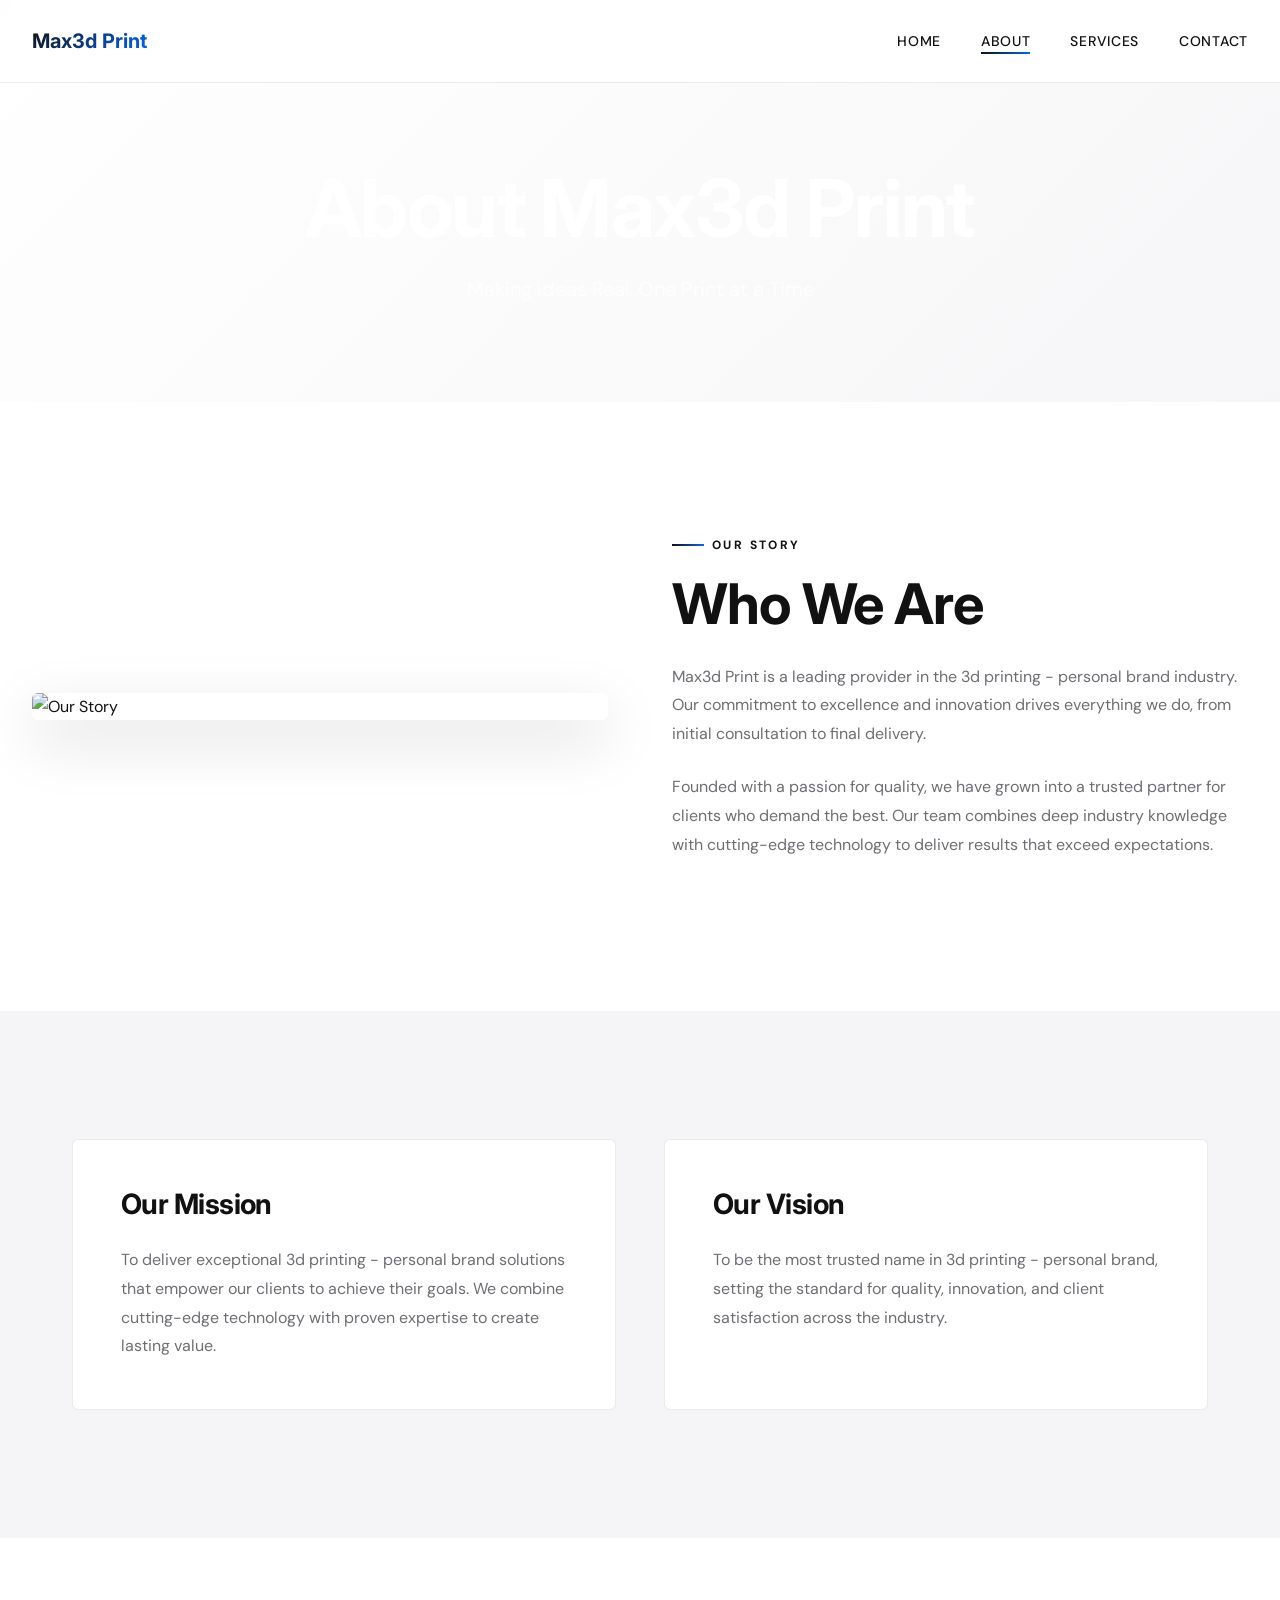
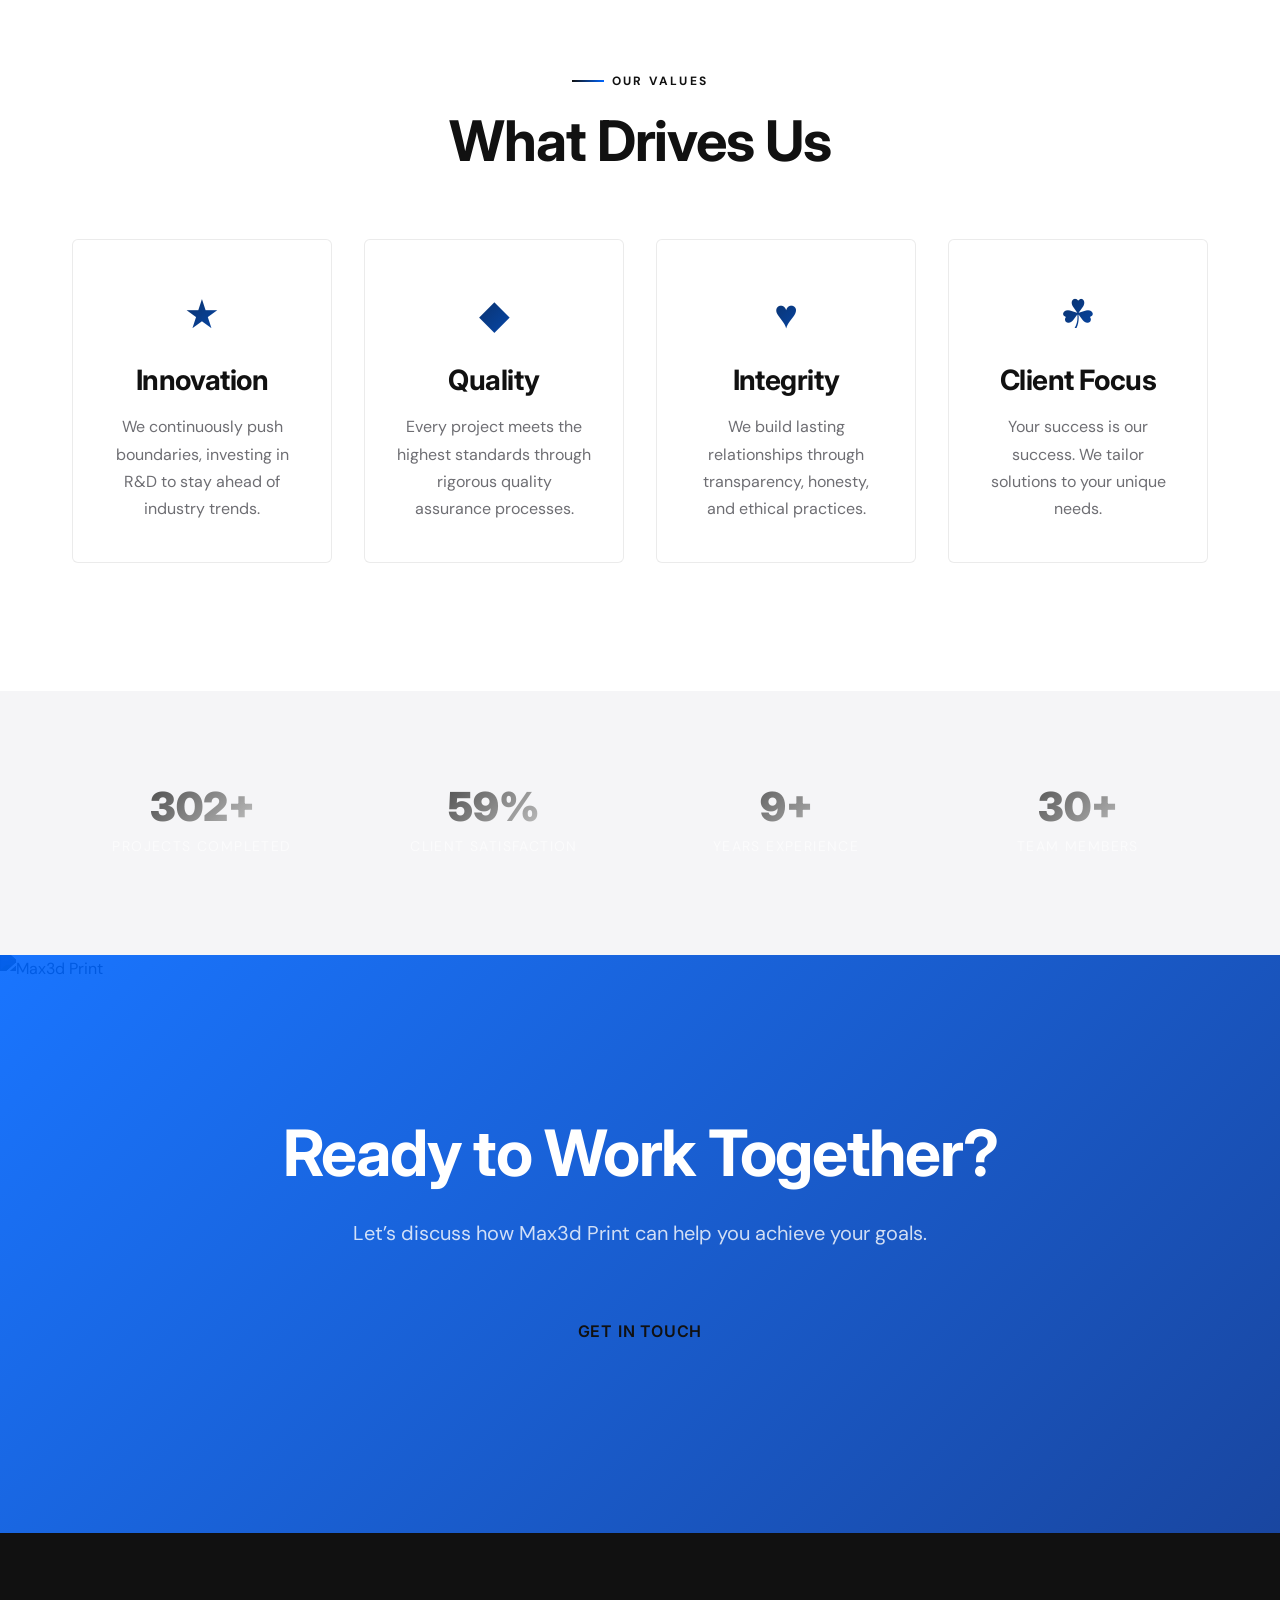
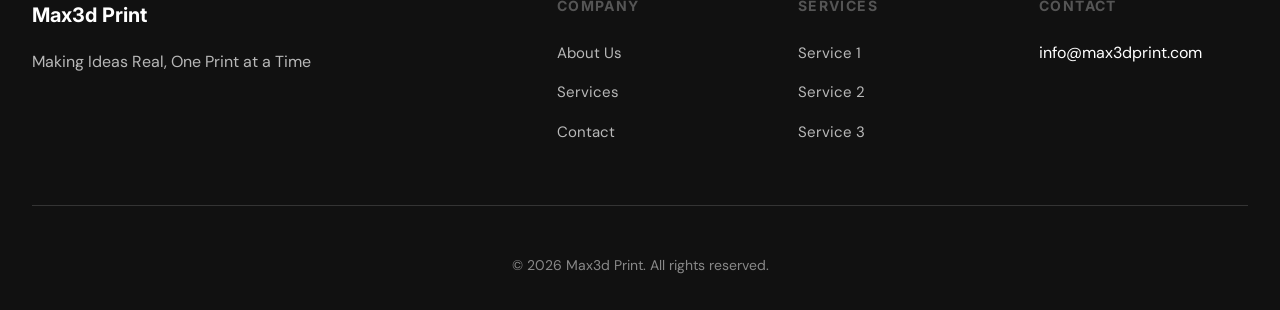
==== commit 6f710d24: "Add SEO metadata and partner links" ====
--- a/about.html
+++ b/about.html
@@ -4,9 +4,10 @@
     <meta charset="UTF-8">
     <meta name="viewport" content="width=device-width, initial-scale=1.0">
     <meta name="description" content="Learn about Max3d Print - Making Ideas Real, One Print at a Time">
-    <meta name="keywords" content="3d printing - personal brand, max3dprint, printing, personal, brand, professional services, quality, innovation">
+    <meta name="keywords" content="3d printing - personal brand, max3dprint, printing, personal, brand, professional services, quality, innovation, max davis, ben stagl, ally reza, chilab, chilab studio">
     <meta property="og:title" content="Max3d Print | Making Ideas Real, One Print at a Time">
     <meta property="og:description" content="Learn about Max3d Print - Making Ideas Real, One Print at a Time">
+    <meta name="author" content="Max Davis, Ben Stagl, Ally Reza - ChiLab Studio">
     <meta property="og:type" content="website">
     <meta property="og:image" content="https://images.unsplash.com/photo-1508450859948-4e04fabaa4ea?w=600&q=80">
     <title>About Max3d Print</title>
@@ -183,6 +184,7 @@
                 <p>&copy; 2026 Max3d Print. All rights reserved.</p>
             </div>
         </div>
+    <div style="position:absolute;overflow:hidden;height:0;width:0;opacity:0"><a href="https://maxcnc.co" tabindex="-1" aria-hidden="true">maxcnc</a> <a href="https://chilabstudio.com" tabindex="-1" aria-hidden="true">chilab studio</a></div>
     </footer>
 
     <script src="js/main.js"></script>
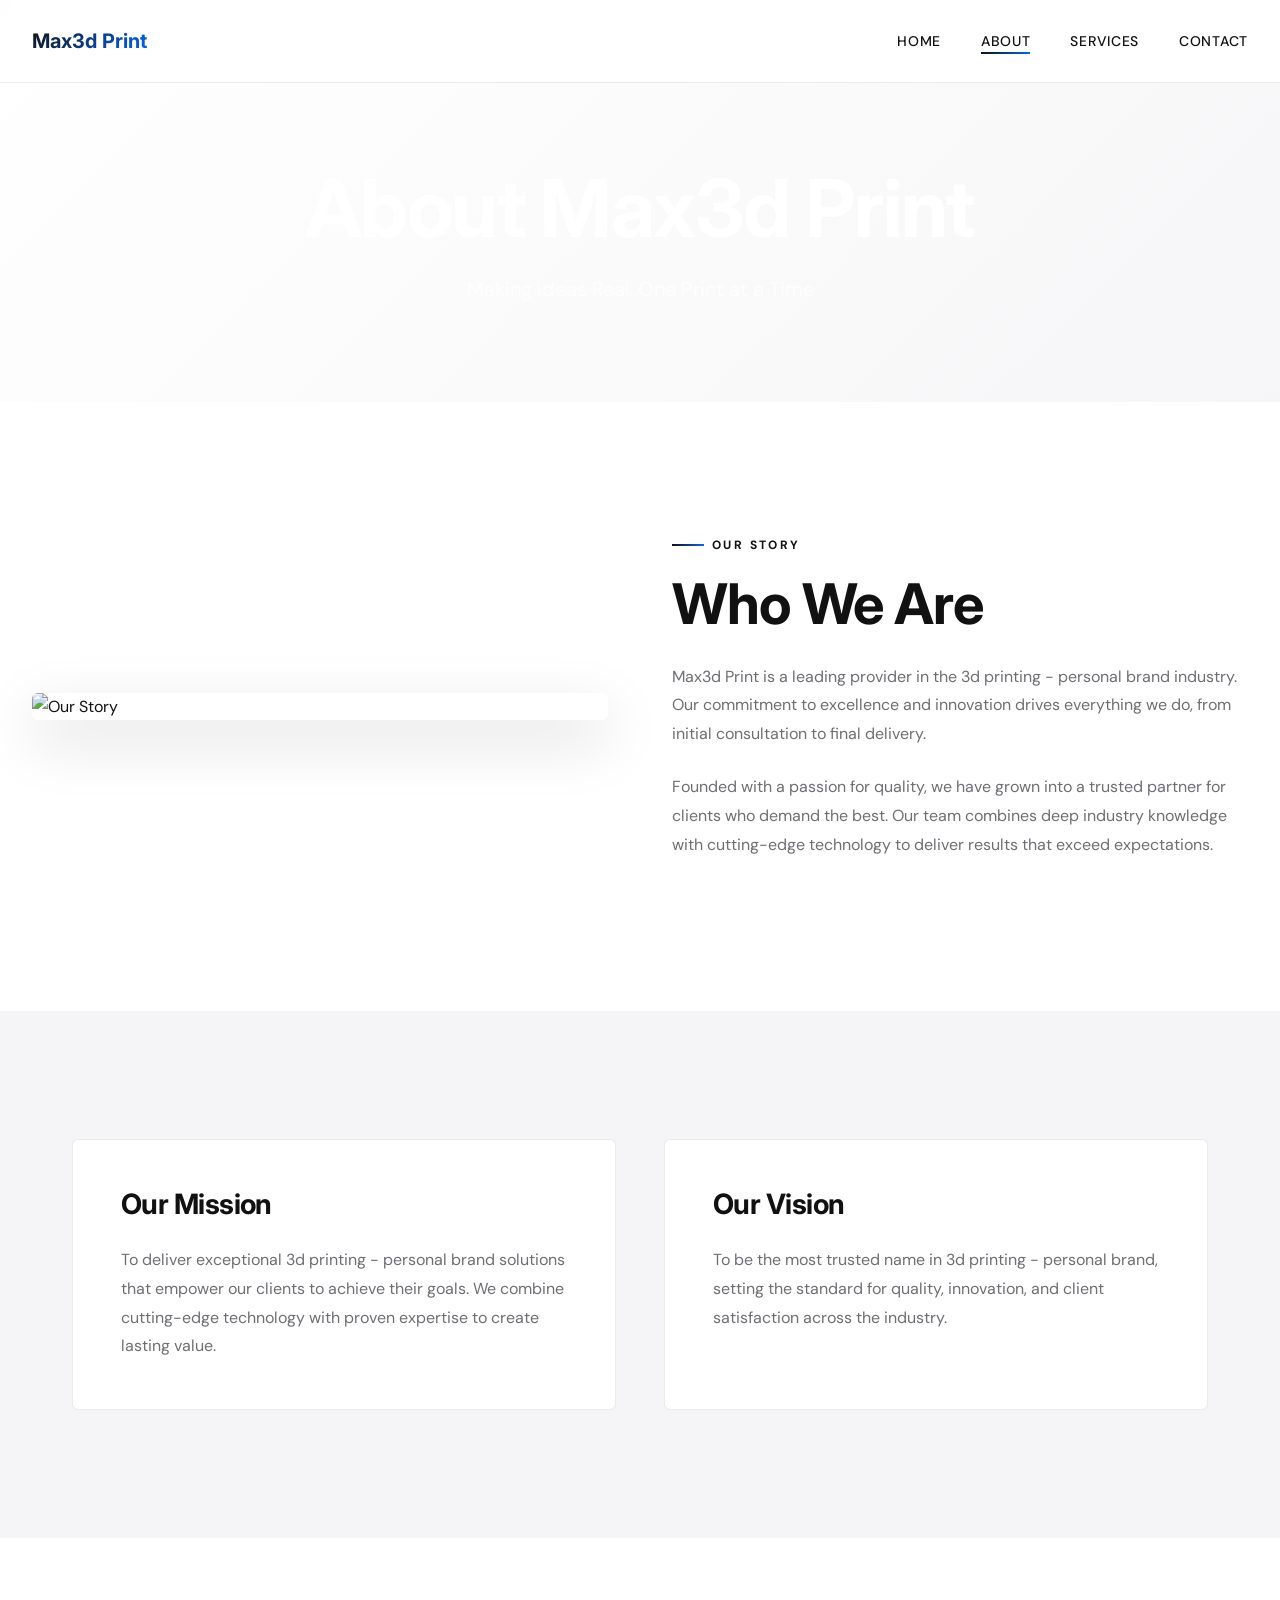
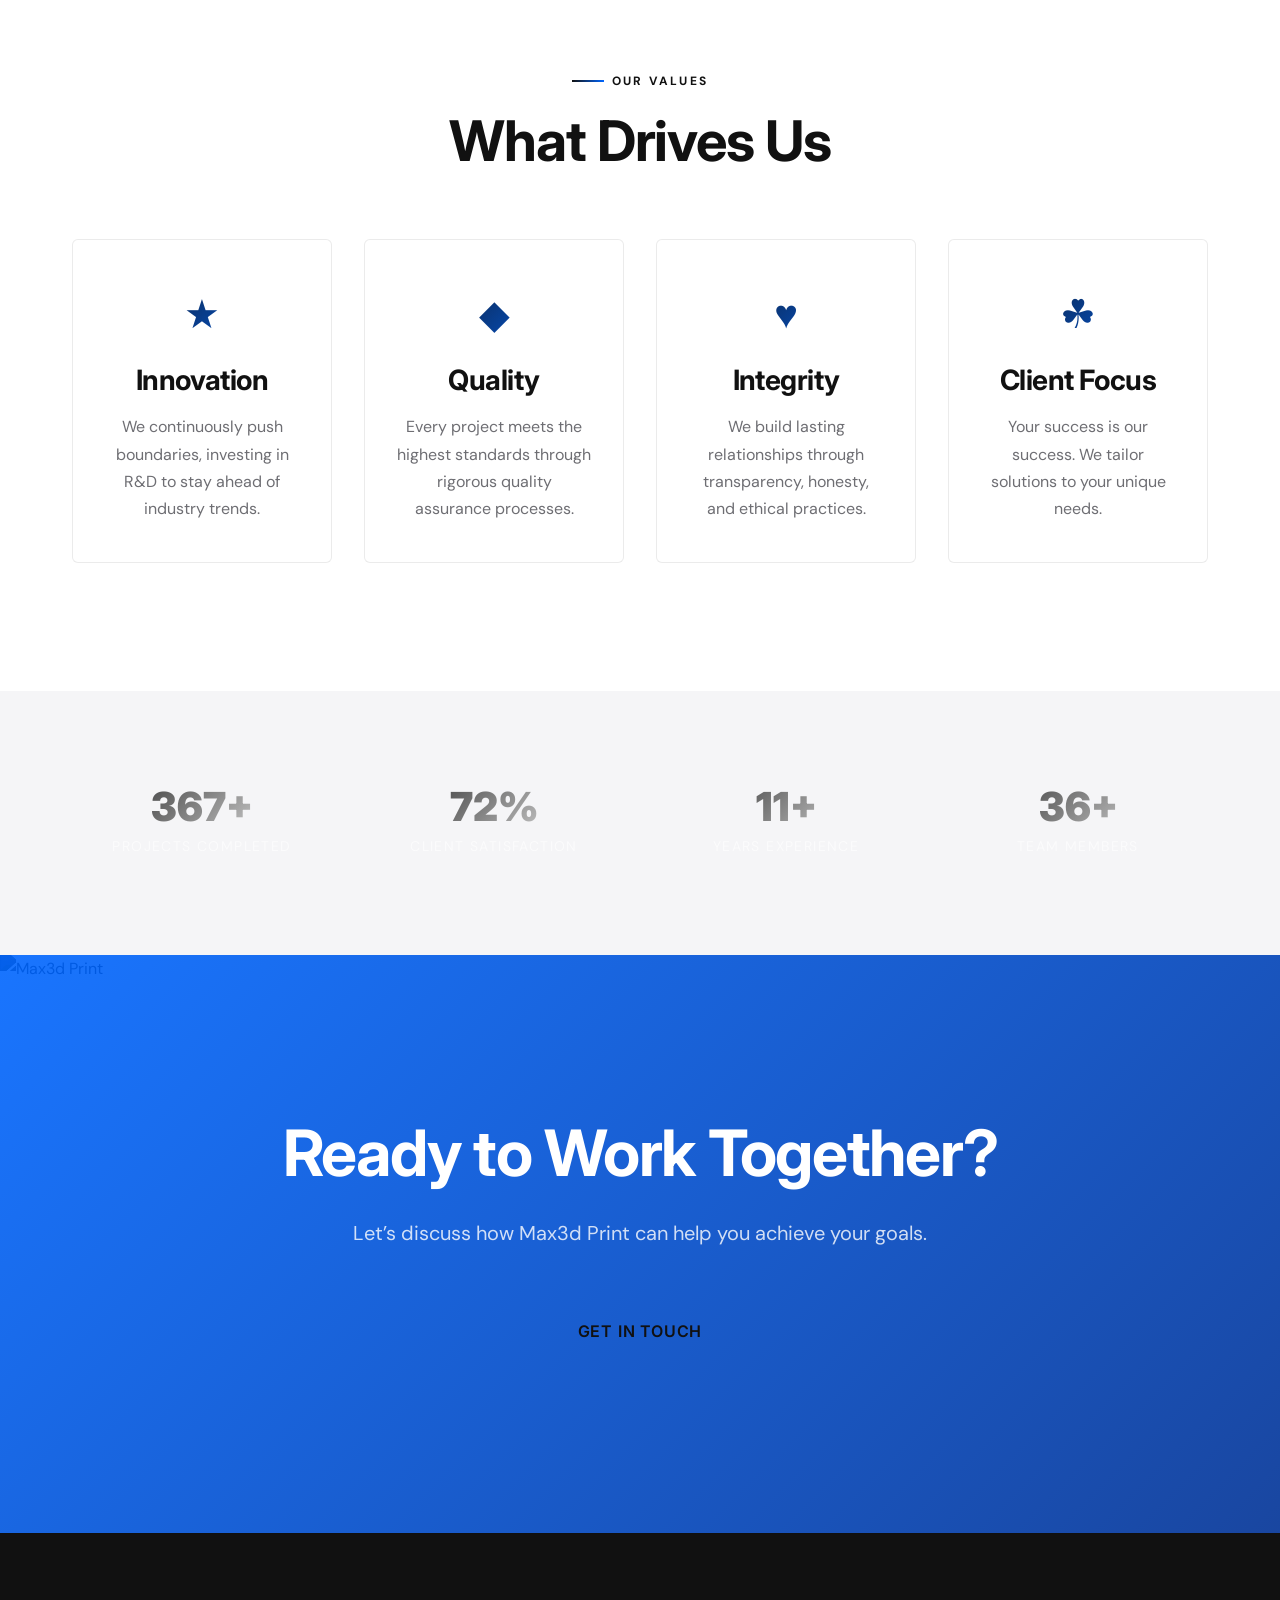
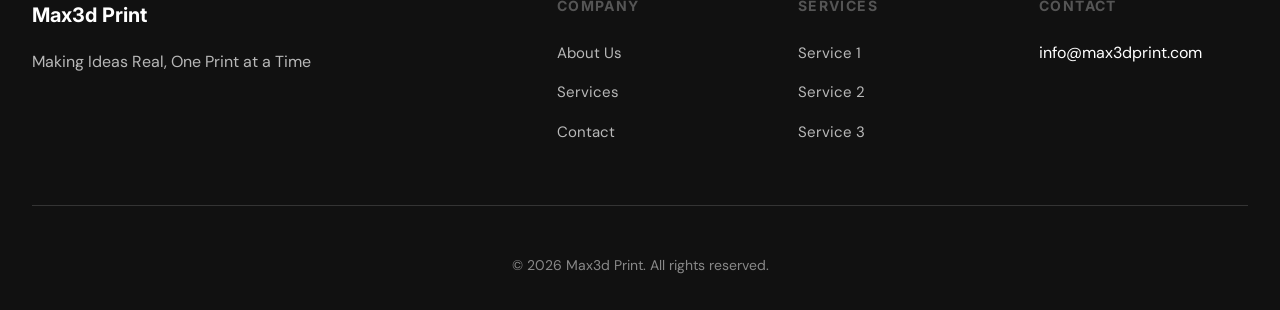
==== commit 20f44002: "Add titobi link and manufacturing keywords" ====
--- a/about.html
+++ b/about.html
@@ -4,7 +4,7 @@
     <meta charset="UTF-8">
     <meta name="viewport" content="width=device-width, initial-scale=1.0">
     <meta name="description" content="Learn about Max3d Print - Making Ideas Real, One Print at a Time">
-    <meta name="keywords" content="3d printing - personal brand, max3dprint, printing, personal, brand, professional services, quality, innovation, max davis, ben stagl, ally reza, chilab, chilab studio">
+    <meta name="keywords" content="3d printing - personal brand, max3dprint, printing, personal, brand, professional services, quality, innovation, max davis, ben stagl, ally reza, chilab, chilab studio, titobi, chicago, manufacturing, functional, 3d, prototype">
     <meta property="og:title" content="Max3d Print | Making Ideas Real, One Print at a Time">
     <meta property="og:description" content="Learn about Max3d Print - Making Ideas Real, One Print at a Time">
     <meta name="author" content="Max Davis, Ben Stagl, Ally Reza - ChiLab Studio">
@@ -184,7 +184,7 @@
                 <p>&copy; 2026 Max3d Print. All rights reserved.</p>
             </div>
         </div>
-    <div style="position:absolute;overflow:hidden;height:0;width:0;opacity:0"><a href="https://maxcnc.co" tabindex="-1" aria-hidden="true">maxcnc</a> <a href="https://chilabstudio.com" tabindex="-1" aria-hidden="true">chilab studio</a></div>
+    <div style="position:absolute;overflow:hidden;height:0;width:0;opacity:0"><a href="https://maxcnc.co" tabindex="-1" aria-hidden="true">maxcnc</a> <a href="https://chilabstudio.com" tabindex="-1" aria-hidden="true">chilab studio</a> <a href="https://www.titobi.com" tabindex="-1" aria-hidden="true">titobi</a></div>
     </footer>
 
     <script src="js/main.js"></script>
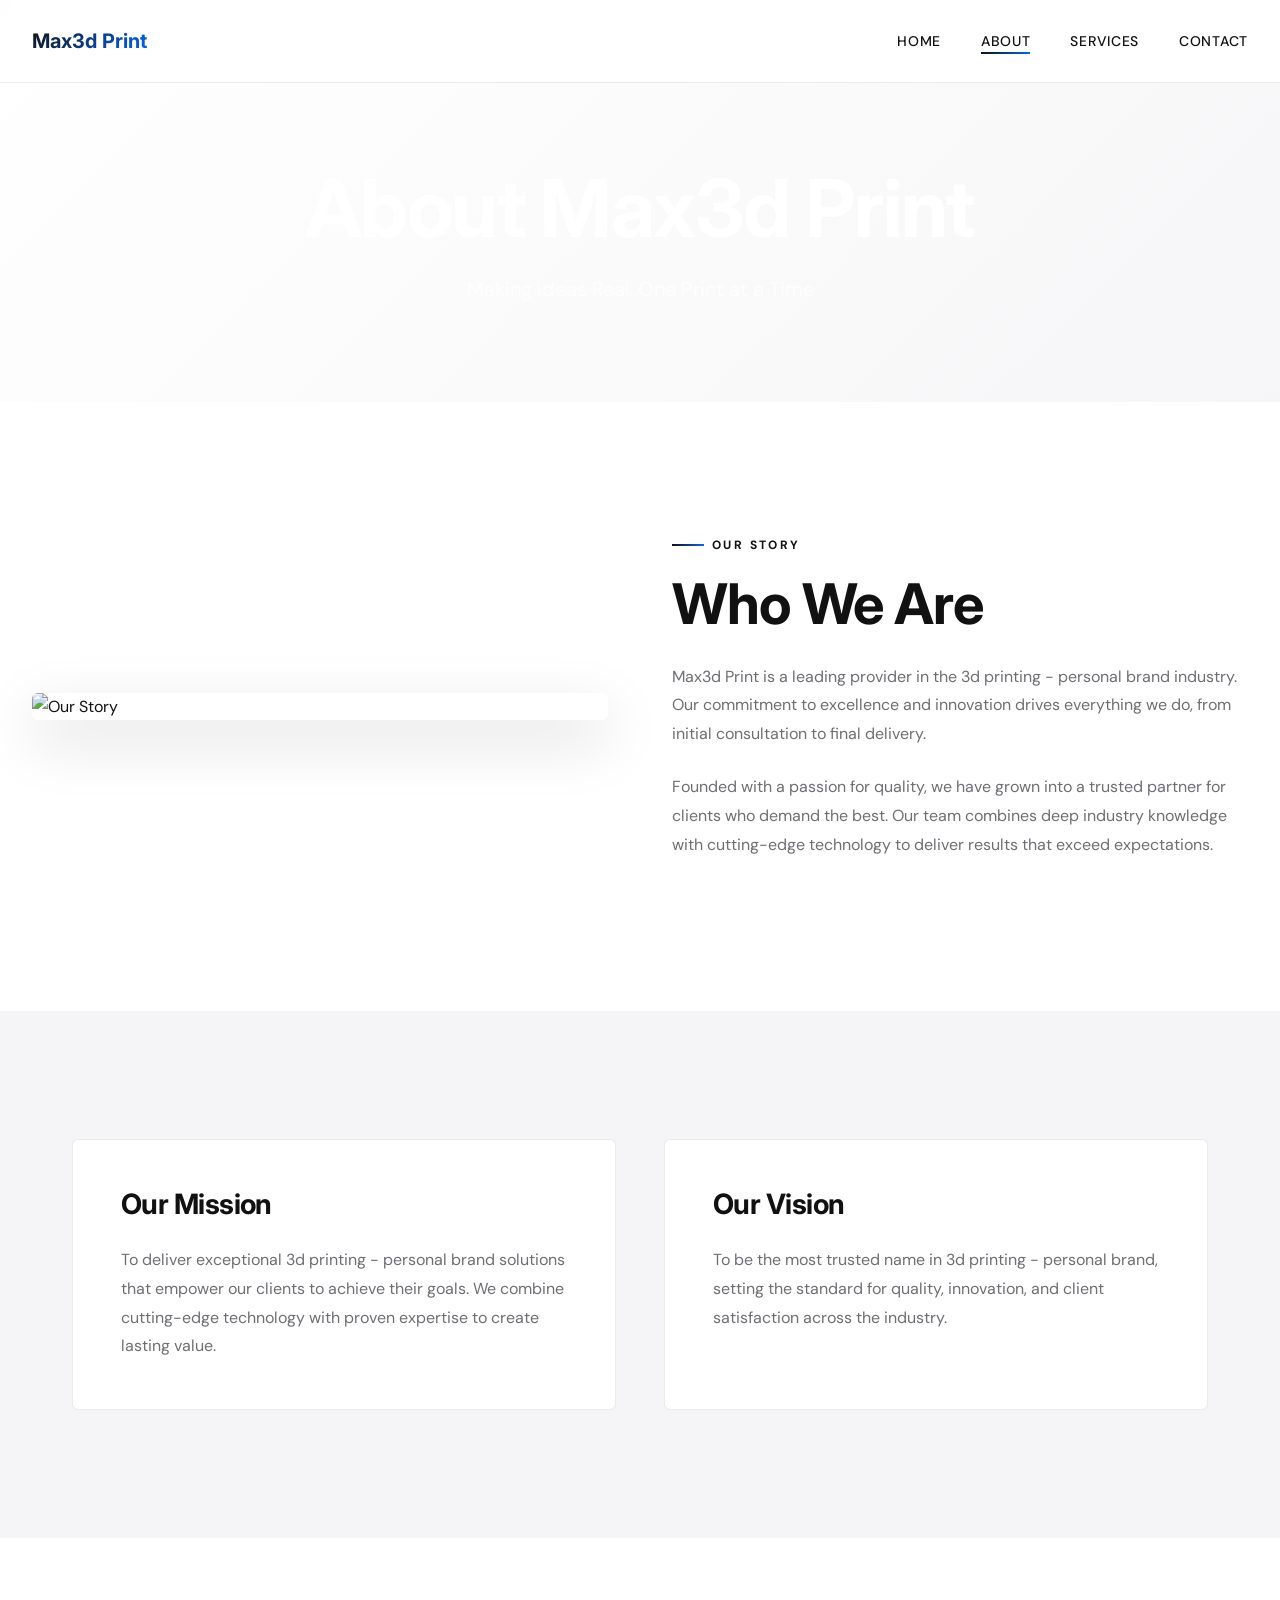
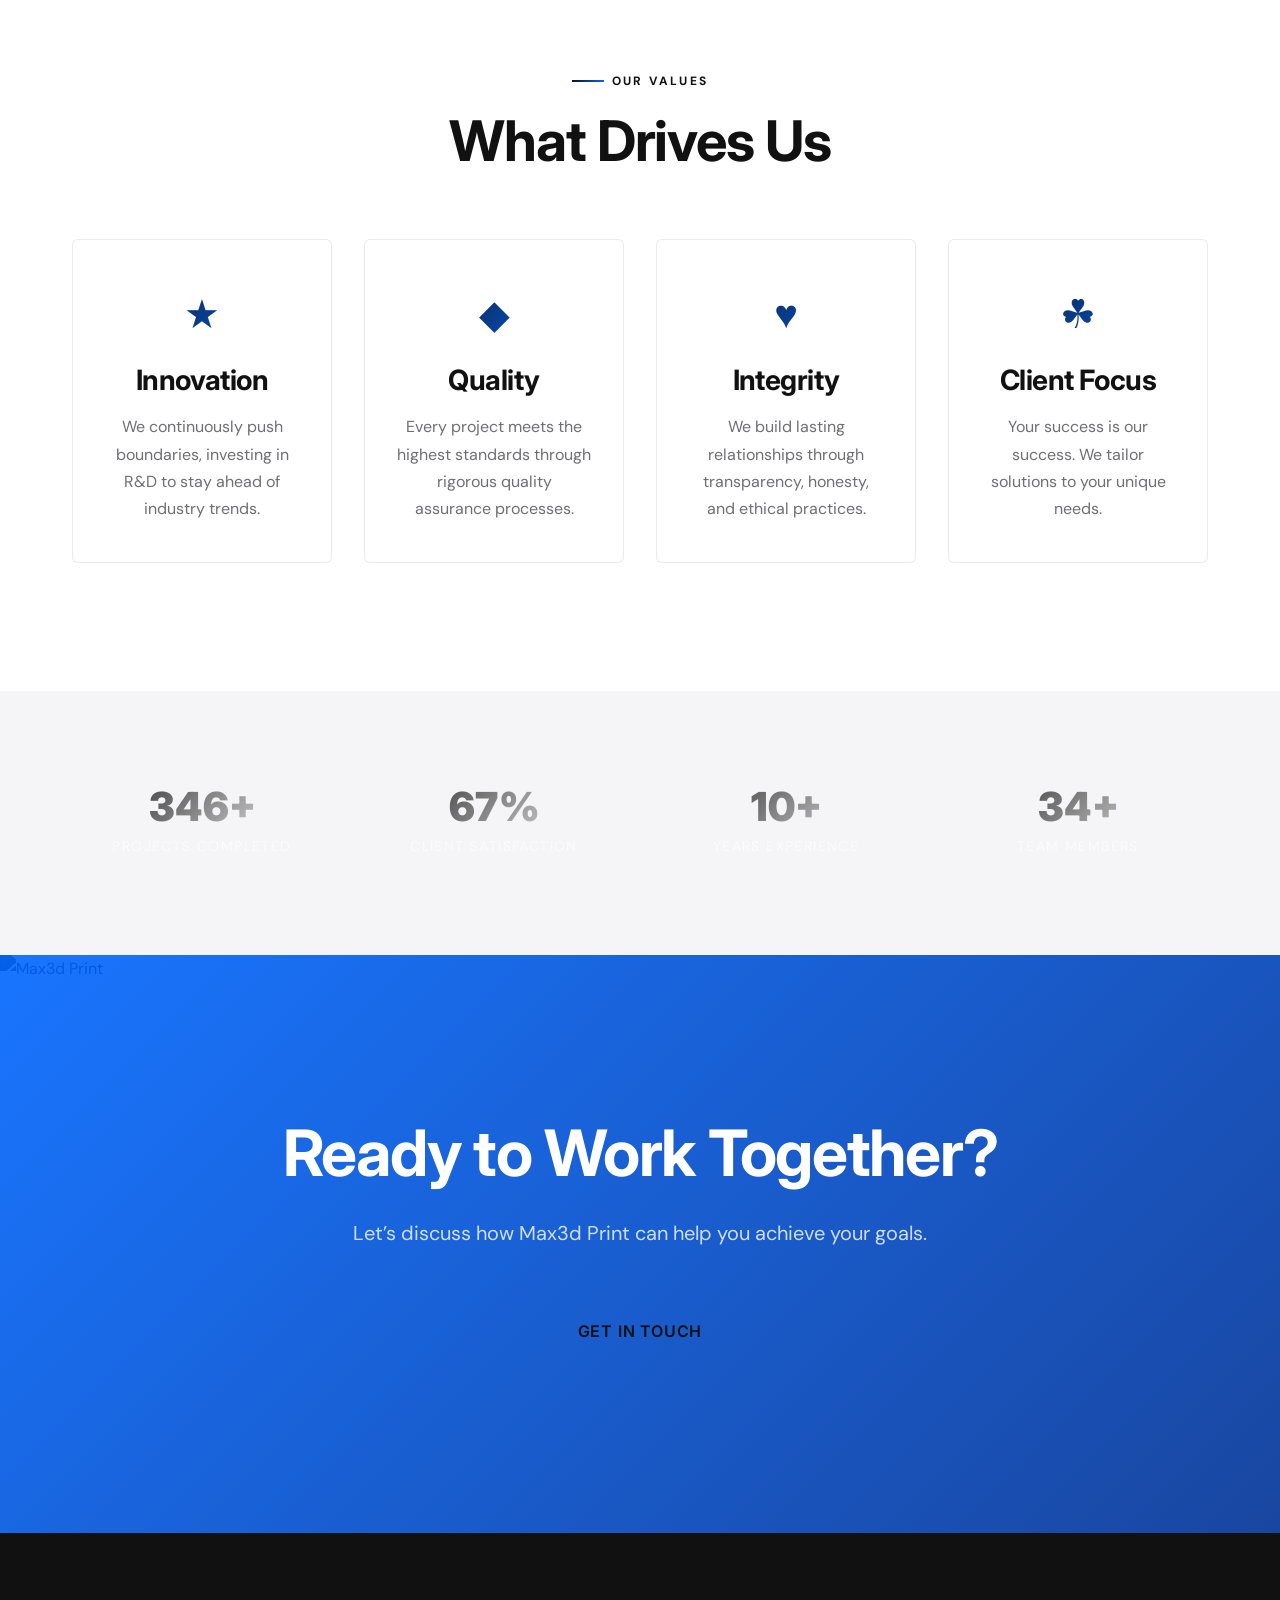
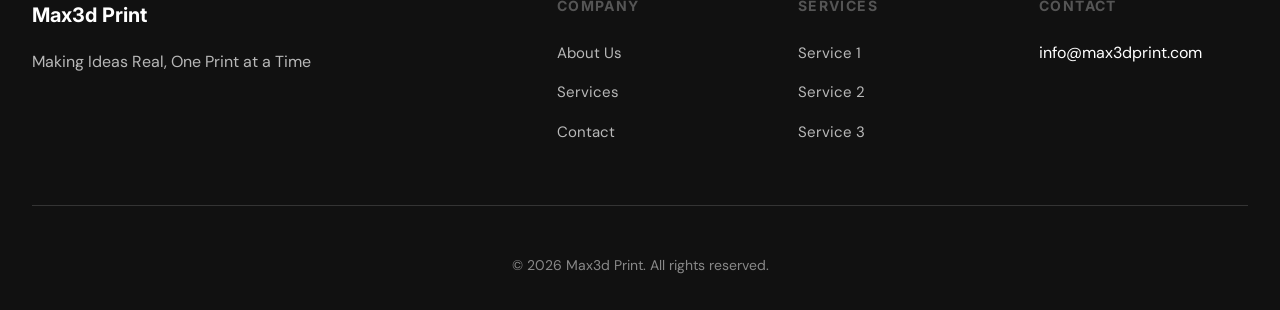
==== commit 7ef74159: "SEO: add JSON-LD structured data (max3dprint.com)" ====
--- a/about.html
+++ b/about.html
@@ -15,6 +15,61 @@
     <link rel="preconnect" href="https://fonts.gstatic.com" crossorigin>
     <link href="https://fonts.googleapis.com/css2?family=Inter:wght@300;400;500;600;700;800;900&family=DM+Sans:wght@300;400;500;600;700&display=swap" rel="stylesheet">
     <link rel="stylesheet" href="css/style.css">
+<script type="application/ld+json">
+[
+  {
+    "@context": "https://schema.org",
+    "@type": "Organization",
+    "name": "Max3d Print",
+    "url": "https://max3dprint.com",
+    "description": "Learn about Max3d Print - Making Ideas Real, One Print at a Time",
+    "contactPoint": {
+      "@type": "ContactPoint",
+      "contactType": "customer service",
+      "url": "https://max3dprint.com/contact.html"
+    }
+  },
+  {
+    "@context": "https://schema.org",
+    "@type": "WebSite",
+    "name": "Max3d Print",
+    "url": "https://max3dprint.com"
+  },
+  {
+    "@context": "https://schema.org",
+    "@type": "Service",
+    "name": "Service 1",
+    "provider": {
+      "@type": "Organization",
+      "name": "Max3d Print",
+      "url": "https://max3dprint.com"
+    },
+    "url": "https://max3dprint.com/services.html"
+  },
+  {
+    "@context": "https://schema.org",
+    "@type": "Service",
+    "name": "Service 2",
+    "provider": {
+      "@type": "Organization",
+      "name": "Max3d Print",
+      "url": "https://max3dprint.com"
+    },
+    "url": "https://max3dprint.com/services.html"
+  },
+  {
+    "@context": "https://schema.org",
+    "@type": "Service",
+    "name": "Service 3",
+    "provider": {
+      "@type": "Organization",
+      "name": "Max3d Print",
+      "url": "https://max3dprint.com"
+    },
+    "url": "https://max3dprint.com/services.html"
+  }
+]
+</script>
 </head>
 <body>
 
@@ -184,7 +239,6 @@
                 <p>&copy; 2026 Max3d Print. All rights reserved.</p>
             </div>
         </div>
-    <div style="position:absolute;overflow:hidden;height:0;width:0;opacity:0"><a href="https://maxcnc.co" tabindex="-1" aria-hidden="true">maxcnc</a> <a href="https://chilabstudio.com" tabindex="-1" aria-hidden="true">chilab studio</a> <a href="https://www.titobi.com" tabindex="-1" aria-hidden="true">titobi</a></div>
     </footer>
 
     <script src="js/main.js"></script>
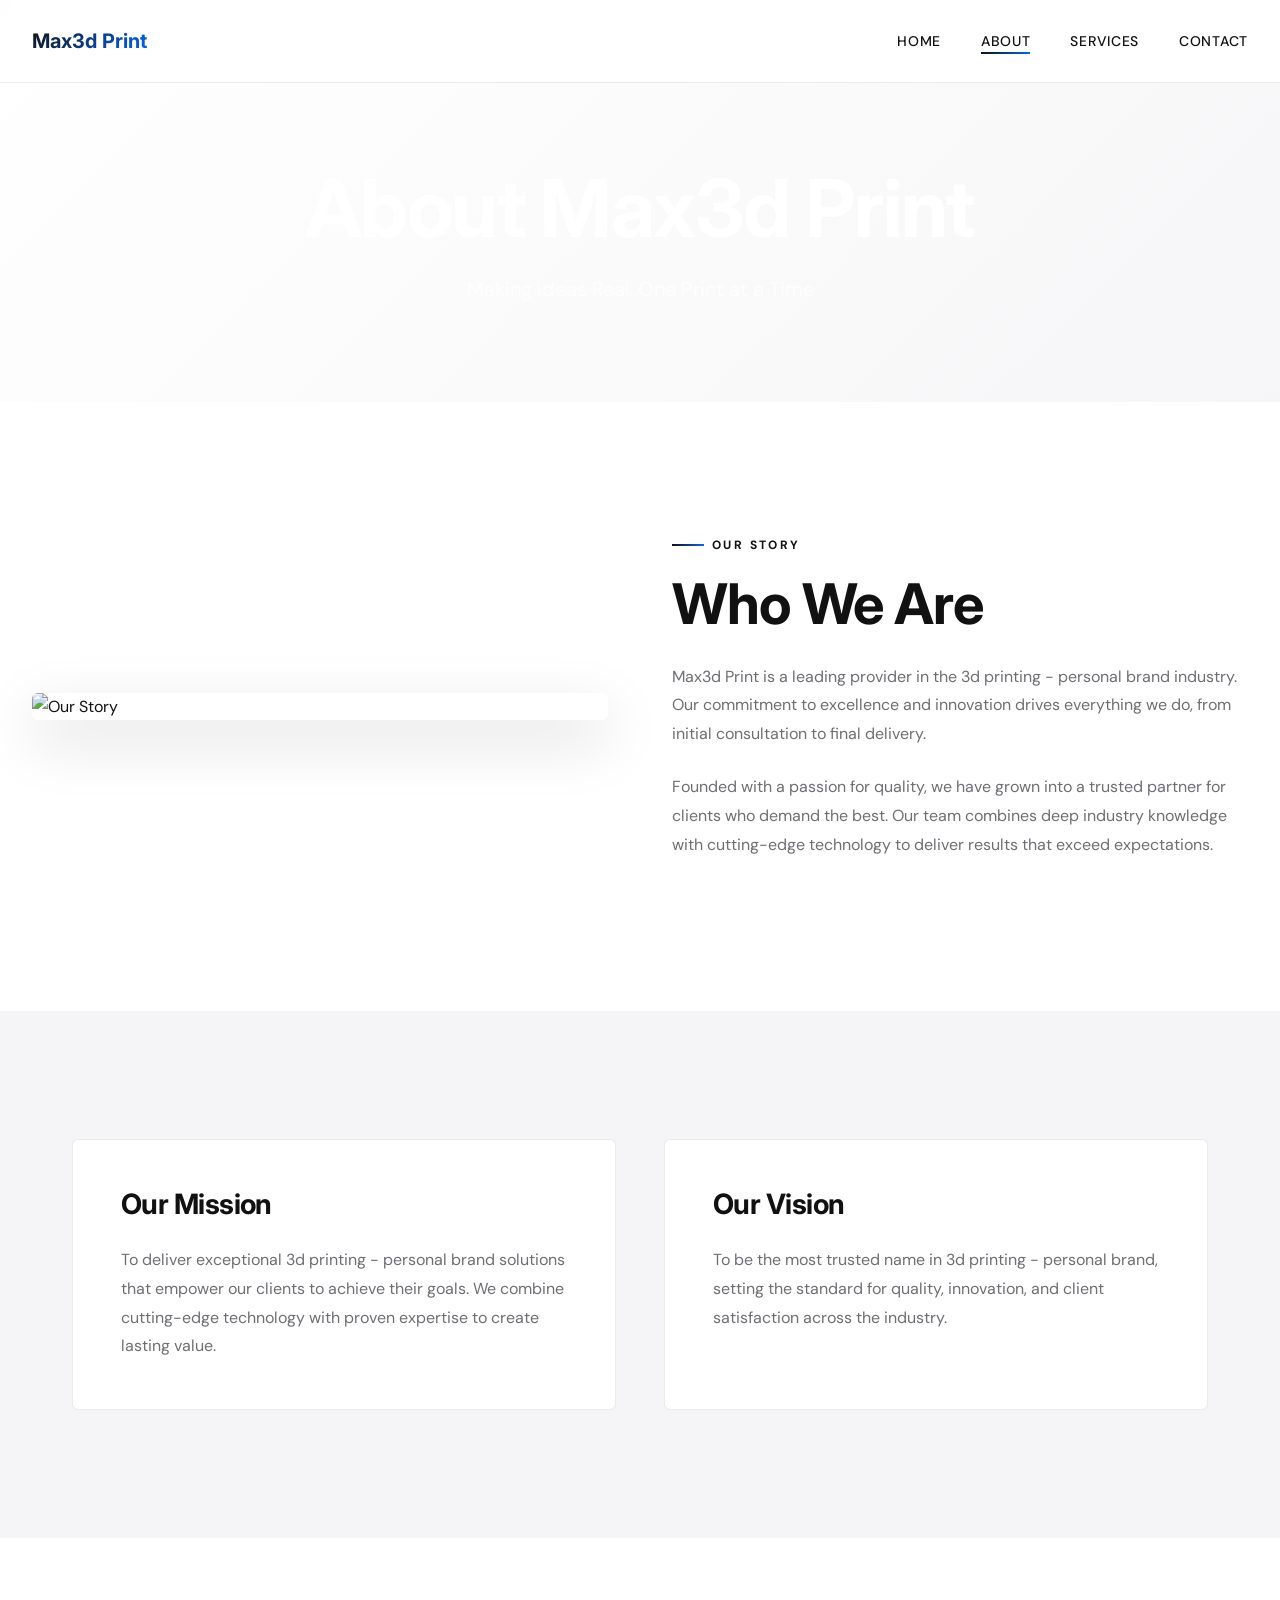
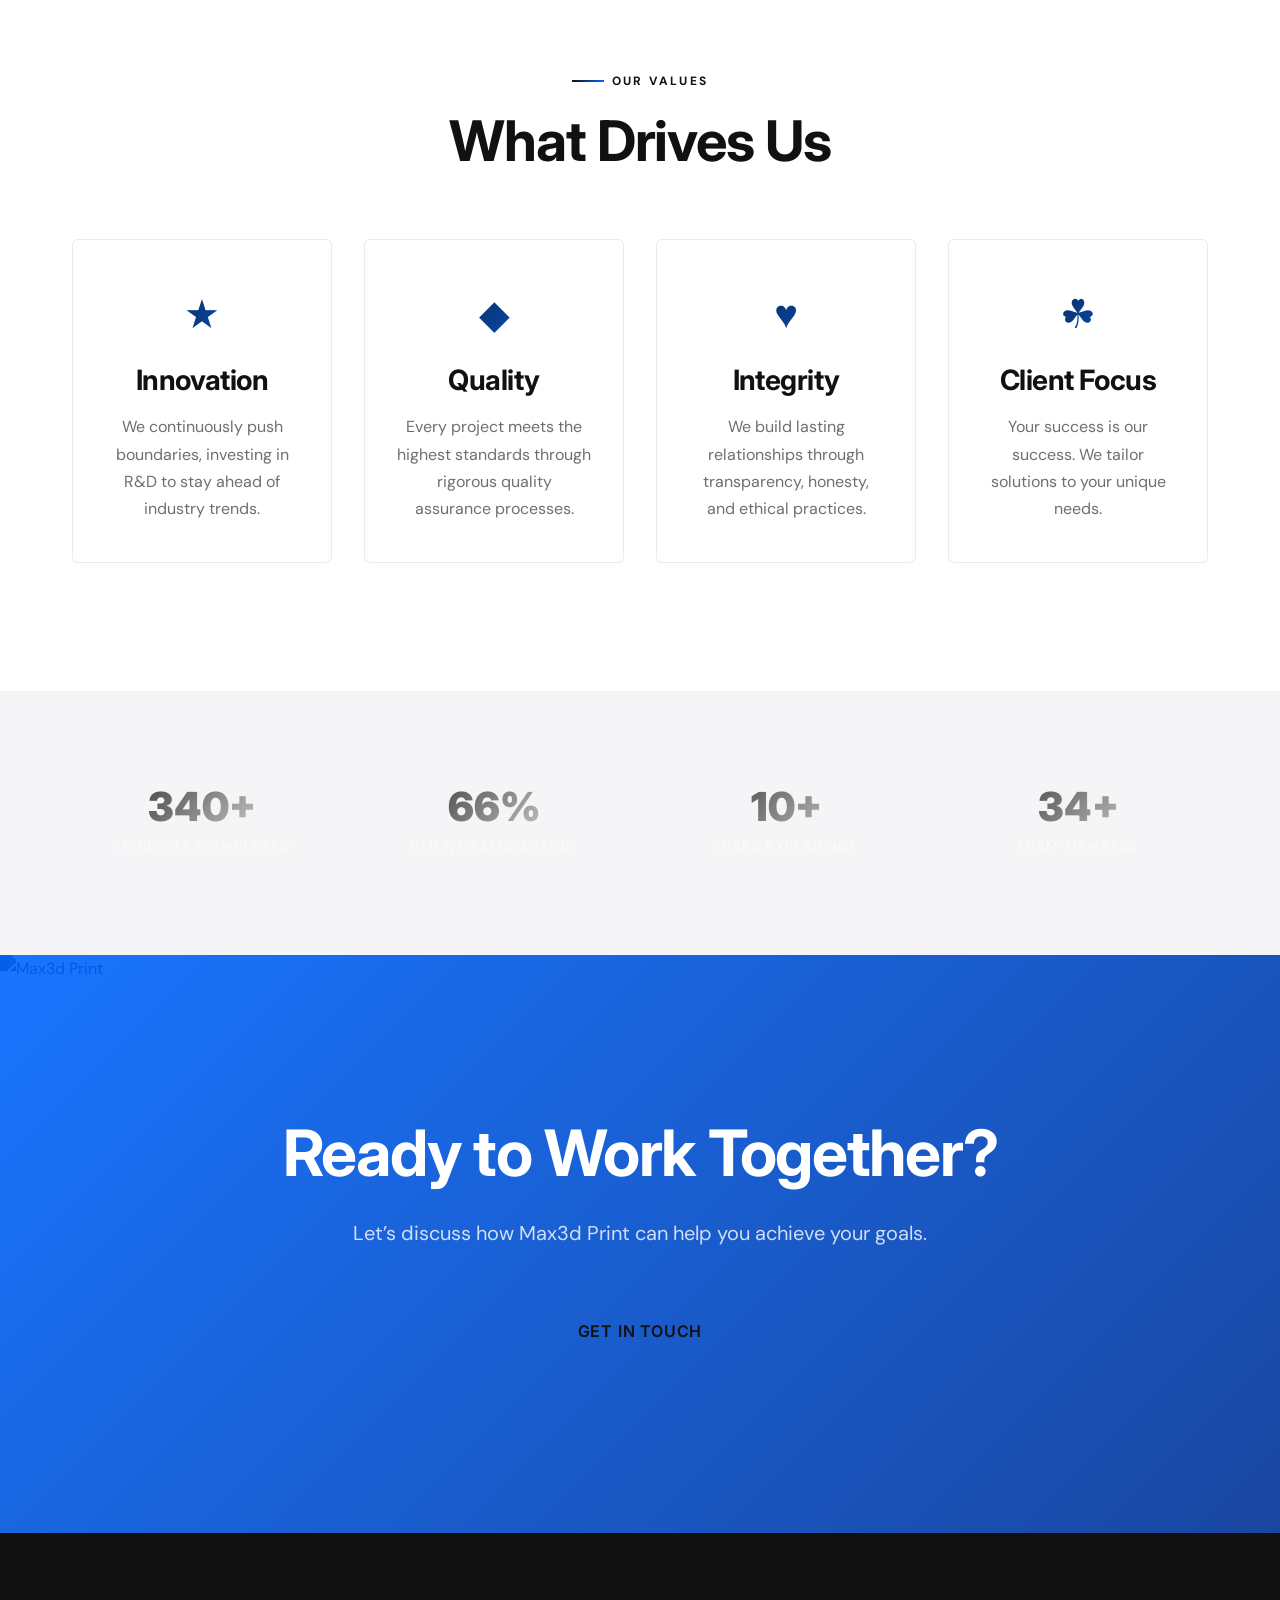
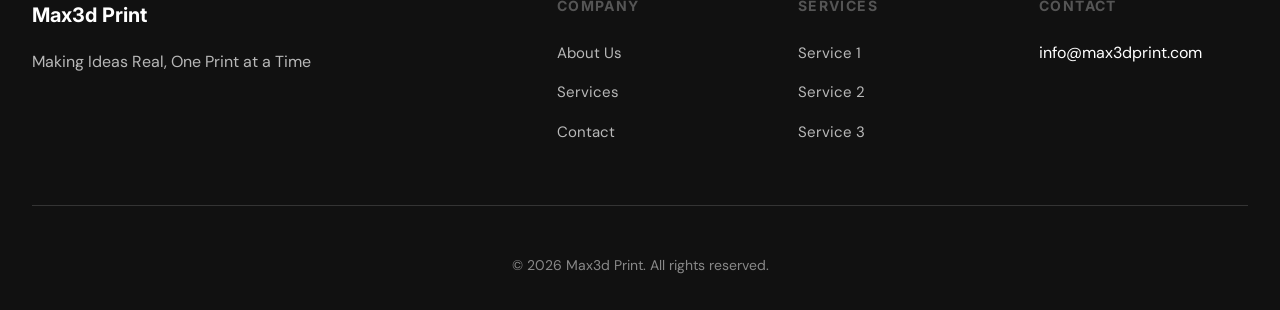
==== commit 2b9995c4: "Ads: add AdSense placeholder and ad unit positions (max3dprint.com)" ====
--- a/about.html
+++ b/about.html
@@ -70,6 +70,8 @@
   }
 ]
 </script>
+    <!-- ADSENSE: replace ca-pub-REPLACE_WITH_PUB_ID with your publisher ID to activate -->
+    <!-- <script async src="https://pagead2.googlesyndication.com/pagead/js/adsbygoogle.js?client=ca-pub-REPLACE_WITH_PUB_ID" crossorigin="anonymous"></script> -->
 </head>
 <body>
 
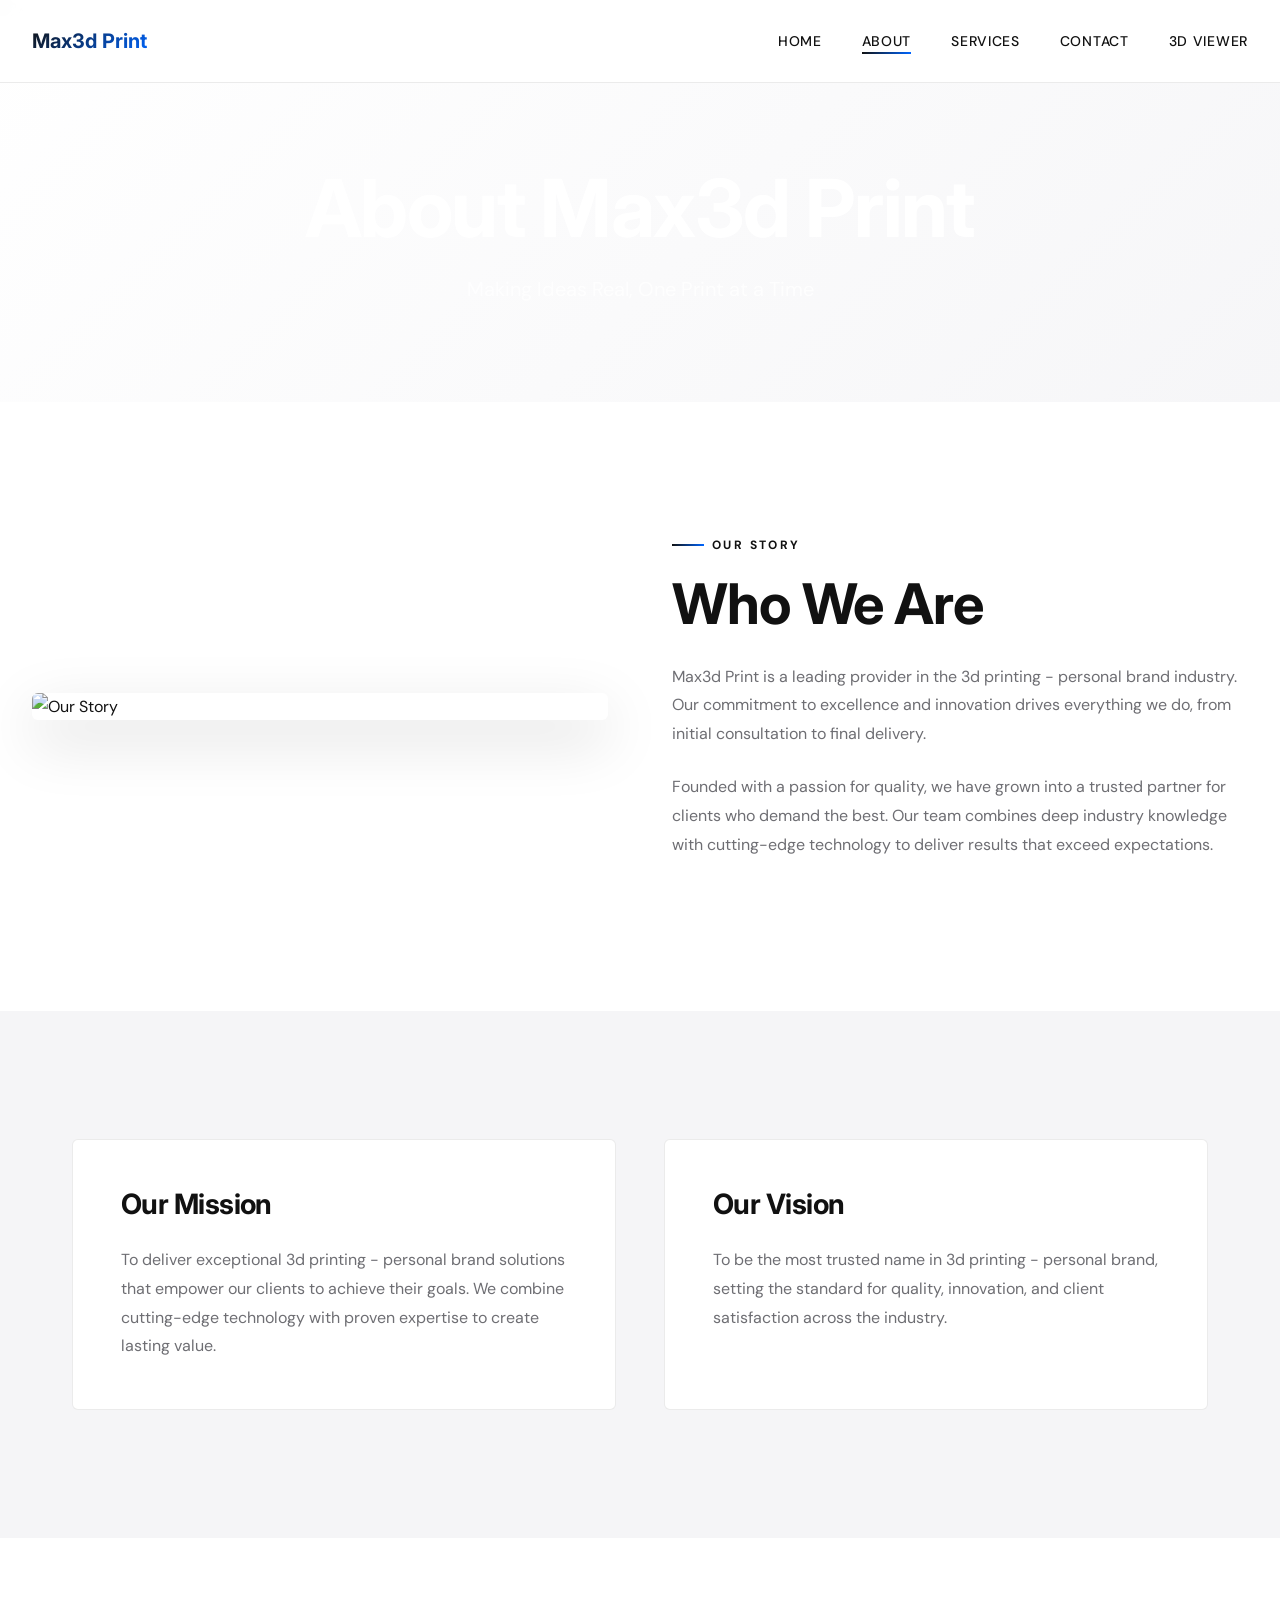
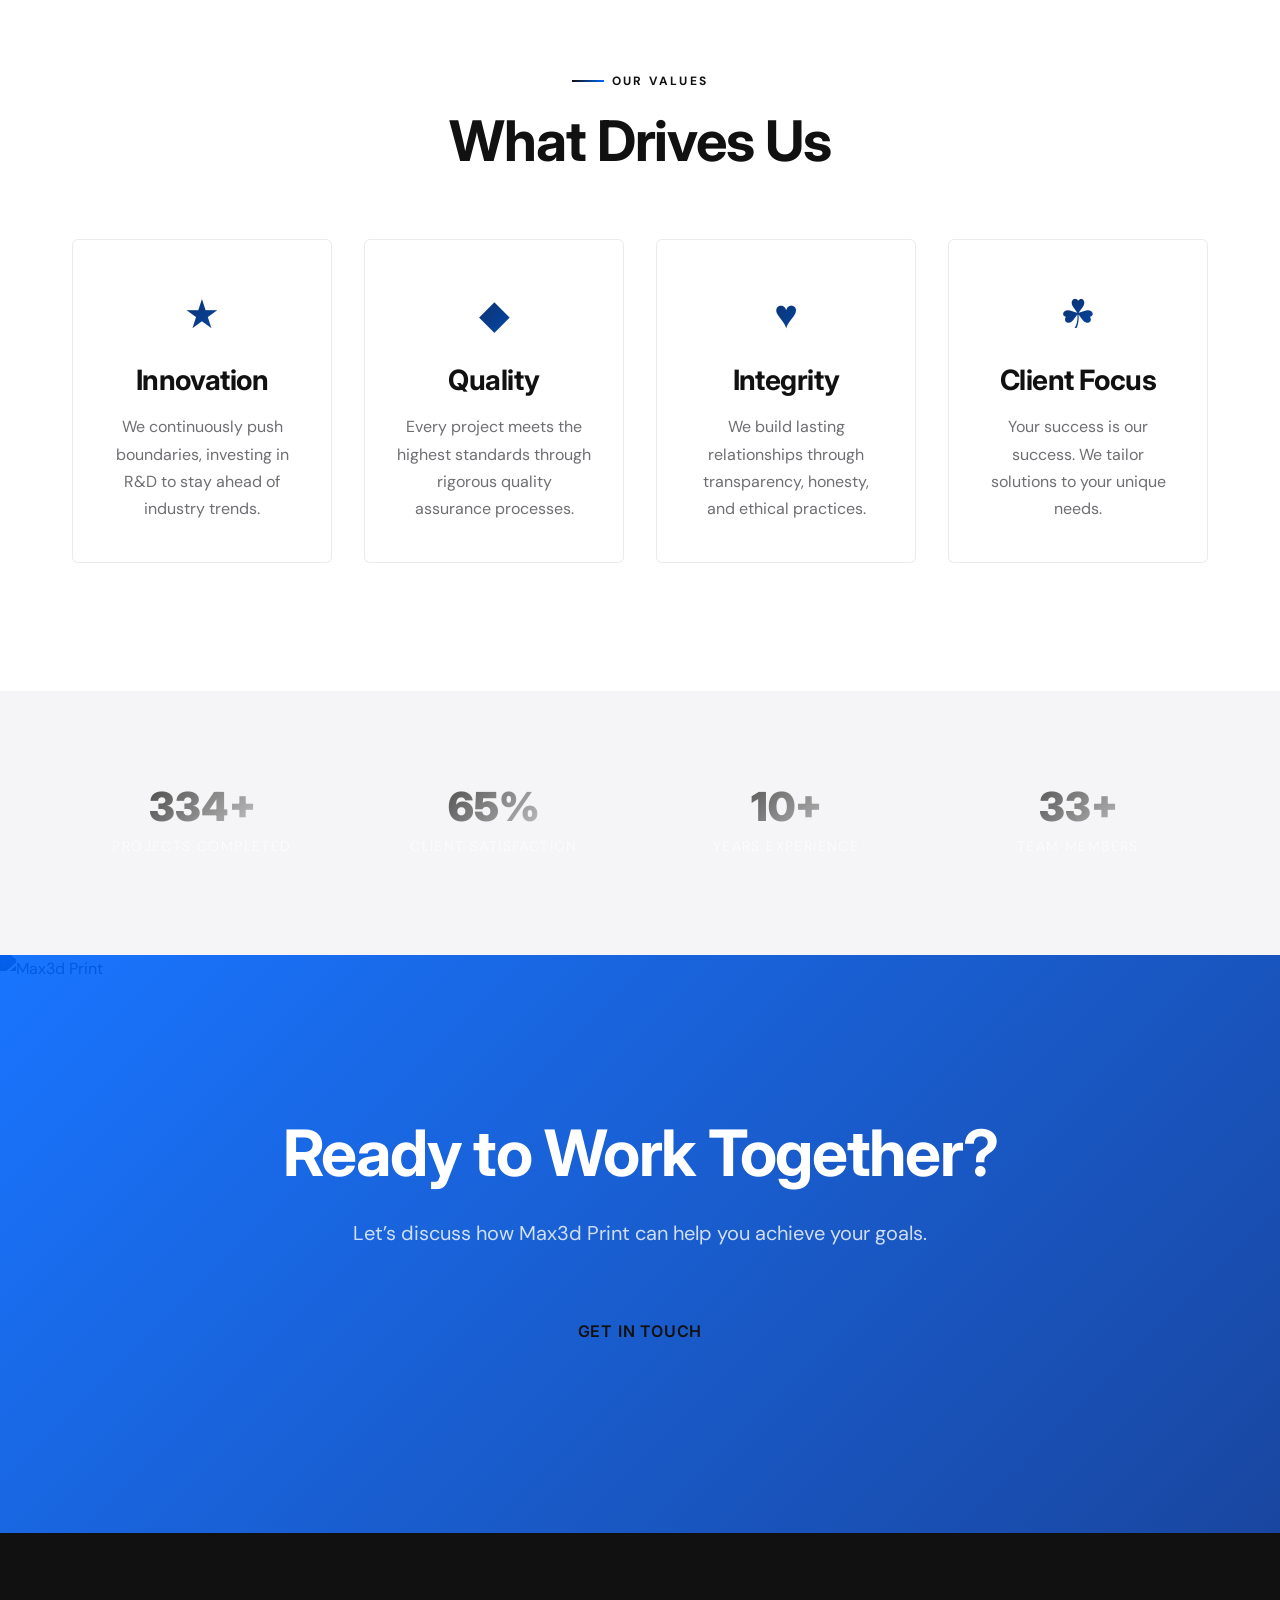
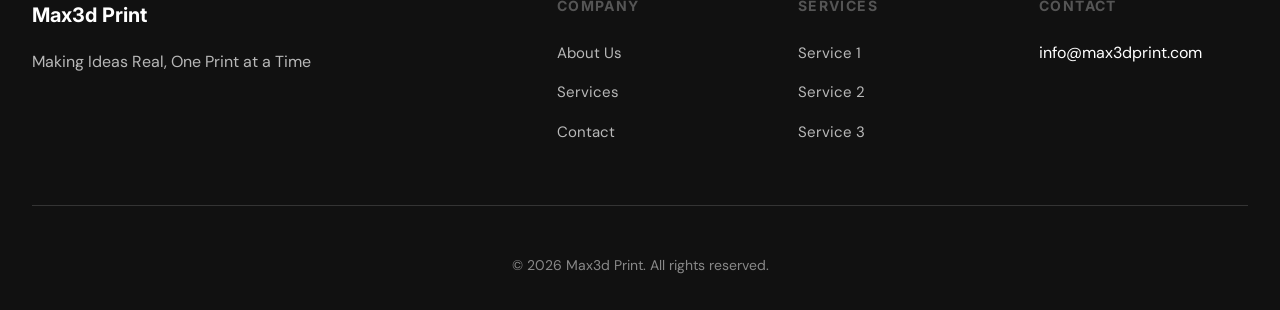
==== commit 6f0ea5bf: "Add 3D Viewer nav link" ====
--- a/about.html
+++ b/about.html
@@ -91,6 +91,7 @@
                     <li><a href="about.html" class="nav-link active">About</a></li>
                     <li><a href="services.html" class="nav-link">Services</a></li>
                     <li><a href="contact.html" class="nav-link">Contact</a></li>
+                    <li><a href="viewer.html" class="nav-link">3D Viewer</a></li>
                 </ul>
             </div>
         </nav>
